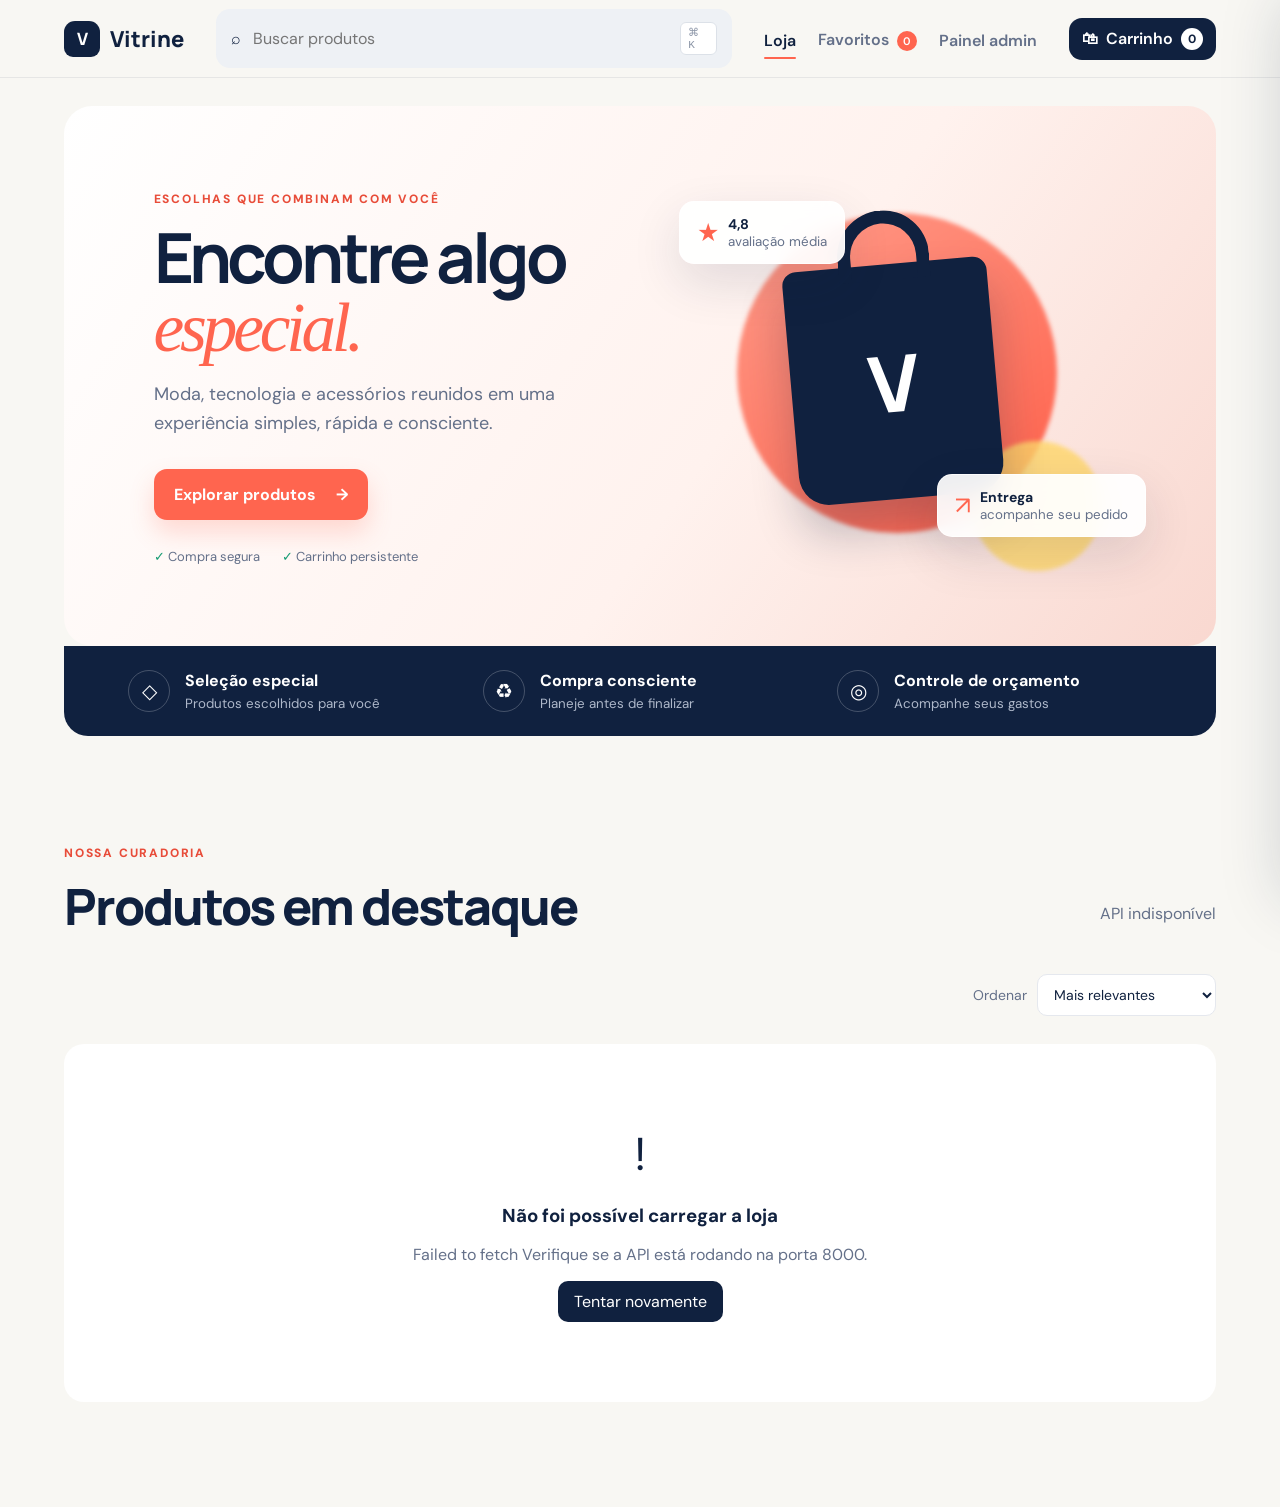
==== index.html @ 9245777e "feat: cria interface da Vitrine com painel administrativo" ====
<!doctype html>
<html lang="pt-BR">
  <head>
    <meta charset="UTF-8" />
    <meta name="viewport" content="width=device-width, initial-scale=1.0" />
    <meta name="description" content="Vitrine: loja, planejamento de compras e gestão de catálogo" />
    <title>Vitrine — loja e gestão de catálogo</title>
    <link rel="preconnect" href="https://fonts.googleapis.com" />
    <link rel="preconnect" href="https://fonts.gstatic.com" crossorigin />
    <link href="https://fonts.googleapis.com/css2?family=DM+Sans:wght@400;500;600;700&family=Manrope:wght@700;800&display=swap" rel="stylesheet" />
    <link rel="stylesheet" href="styles.css" />
  </head>
  <body>
    <header class="topbar">
      <a class="brand" href="#inicio" aria-label="Ir para o início">
        <span class="brand-mark">V</span>
        <span>Vitrine</span>
      </a>

      <label class="search" aria-label="Buscar produtos">
        <span>⌕</span>
        <input id="searchInput" type="search" placeholder="Buscar produtos" autocomplete="off" />
        <kbd>⌘ K</kbd>
      </label>

      <nav class="nav-links" aria-label="Navegação principal">
        <a class="active" href="#inicio" data-store-link>Loja</a>
        <button class="nav-button" id="favoritesButton" type="button">Favoritos <span id="favoriteCount">0</span></button>
        <button class="nav-button" id="adminButton" type="button">Painel admin</button>
      </nav>

      <button class="cart-button" id="openCart" type="button" aria-label="Abrir carrinho">
        <span>🛍</span>
        <span class="cart-label">Carrinho</span>
        <strong id="cartCount">0</strong>
      </button>
      <button class="admin-mobile" id="adminMobile" type="button" aria-label="Abrir painel administrativo">⚙</button>
    </header>

    <main>
      <section class="hero" id="inicio" data-store-section>
        <div class="hero-copy">
          <span class="eyebrow">ESCOLHAS QUE COMBINAM COM VOCÊ</span>
          <h1>Encontre algo <em>especial.</em></h1>
          <p>Moda, tecnologia e acessórios reunidos em uma experiência simples, rápida e consciente.</p>
          <a class="primary-action" href="#produtos">Explorar produtos <span>→</span></a>
          <div class="hero-trust">
            <span>✓ Compra segura</span>
            <span>✓ Carrinho persistente</span>
          </div>
        </div>
        <div class="hero-art" aria-hidden="true">
          <div class="orb orb-one"></div>
          <div class="orb orb-two"></div>
          <div class="bag">
            <span class="bag-handle"></span>
            <strong>V</strong>
          </div>
          <div class="floating-card card-rating"><span>★</span><strong>4,8</strong><small>avaliação média</small></div>
          <div class="floating-card card-delivery"><span>↗</span><strong>Entrega</strong><small>acompanhe seu pedido</small></div>
        </div>
      </section>

      <section class="benefits" aria-label="Benefícios" data-store-section>
        <article><span>◇</span><div><strong>Seleção especial</strong><small>Produtos escolhidos para você</small></div></article>
        <article><span>♻</span><div><strong>Compra consciente</strong><small>Planeje antes de finalizar</small></div></article>
        <article><span>◎</span><div><strong>Controle de orçamento</strong><small>Acompanhe seus gastos</small></div></article>
      </section>

      <section class="catalog" id="produtos" data-store-section>
        <div class="section-heading">
          <div>
            <span class="eyebrow">NOSSA CURADORIA</span>
            <h2>Produtos em destaque</h2>
          </div>
          <p id="resultCount">Carregando produtos...</p>
        </div>

        <div class="catalog-controls">
          <div class="category-tabs" id="categoryTabs" role="tablist" aria-label="Categorias"></div>
          <label class="sort-control">Ordenar
            <select id="sortSelect">
              <option value="featured">Mais relevantes</option>
              <option value="price-asc">Menor preço</option>
              <option value="price-desc">Maior preço</option>
              <option value="rating">Melhor avaliação</option>
            </select>
          </label>
        </div>

        <div class="product-grid" id="productGrid" aria-live="polite"></div>
        <div class="loading-state" id="loadingState"><span></span><p>Carregando o catálogo...</p></div>
        <div class="empty-state hidden" id="emptyState">
          <span>⌕</span>
          <h3>Nenhum produto encontrado</h3>
          <p>Tente buscar outro termo ou escolher uma categoria diferente.</p>
          <button type="button" id="clearFilters">Limpar filtros</button>
        </div>
      </section>

      <section class="admin hidden" id="adminPanel">
        <div class="admin-topbar">
          <div>
            <span class="eyebrow">GESTÃO DA LOJA</span>
            <h1>Painel administrativo</h1>
            <p>Gerencie o catálogo persistido pela API Vitrine.</p>
          </div>
          <div class="admin-actions">
            <button class="secondary-admin-button" id="syncProducts" type="button">↻ Sincronizar Fake Store</button>
            <button class="primary-admin-button" id="newProduct" type="button">＋ Novo produto</button>
            <button class="admin-exit" id="exitAdmin" type="button">Voltar à loja</button>
          </div>
        </div>

        <div class="metric-grid" id="metricGrid">
          <article><span>Produtos</span><strong id="metricTotal">—</strong><small>no catálogo</small></article>
          <article><span>Ativos</span><strong id="metricActive">—</strong><small>visíveis na loja</small></article>
          <article class="warning-metric"><span>Estoque baixo</span><strong id="metricLowStock">—</strong><small>5 unidades ou menos</small></article>
          <article><span>Preço médio</span><strong id="metricAverage">—</strong><small>em todo o catálogo</small></article>
        </div>

        <div class="admin-card">
          <div class="admin-card-header">
            <div><h2>Catálogo de produtos</h2><p id="adminCount">Carregando...</p></div>
            <label class="admin-search"><span>⌕</span><input id="adminSearch" type="search" placeholder="Buscar no catálogo" /></label>
          </div>
          <div class="table-wrap">
            <table class="product-table">
              <thead><tr><th>Produto</th><th>Origem</th><th>Preço</th><th>Estoque</th><th>Status</th><th><span class="sr-only">Ações</span></th></tr></thead>
              <tbody id="adminTable"></tbody>
            </table>
          </div>
          <div class="admin-empty hidden" id="adminEmpty"><p>Nenhum produto cadastrado.</p><button id="emptySync" type="button">Importar da Fake Store</button></div>
        </div>
      </section>
    </main>

    <div class="overlay" id="overlay"></div>
    <aside class="cart-drawer" id="cartDrawer" aria-hidden="true" aria-label="Meu carrinho">
      <div class="drawer-header">
        <div><span class="eyebrow">SUA SELEÇÃO</span><h2>Meu carrinho</h2></div>
        <button id="closeCart" type="button" aria-label="Fechar carrinho">×</button>
      </div>
      <div class="cart-items" id="cartItems"></div>
      <div class="cart-empty" id="cartEmpty">
        <div>🛍</div><h3>Seu carrinho está vazio</h3><p>Adicione produtos para começar.</p>
      </div>
      <div class="cart-summary" id="cartSummary">
        <div class="budget-heading"><span>Resumo da compra</span><button id="editBudget" type="button">Editar meta</button></div>
        <div class="budget-row"><strong id="budgetPercent">0%</strong><span id="budgetStatus">da sua meta</span></div>
        <div class="progress"><span id="budgetProgress"></span></div>
        <small id="budgetCaption">Meta de R$ 600,00</small>
        <dl><div><dt>Subtotal</dt><dd id="subtotal">R$ 0,00</dd></div><div class="total"><dt>Total</dt><dd id="total">R$ 0,00</dd></div></dl>
        <button class="checkout-button" id="checkoutButton" type="button">Finalizar compra <span>→</span></button>
      </div>
    </aside>

    <dialog id="productDialog" class="product-dialog">
      <button class="dialog-close" id="closeDialog" type="button" aria-label="Fechar">×</button>
      <div id="dialogContent"></div>
    </dialog>

    <dialog id="budgetDialog" class="budget-dialog">
      <form method="dialog" id="budgetForm">
        <span class="eyebrow">PLANEJAMENTO</span>
        <h2>Defina sua meta de compra</h2>
        <p>Use um limite para acompanhar seu orçamento enquanto escolhe os produtos.</p>
        <label>Valor da meta
          <span class="money-input">R$ <input id="budgetInput" type="number" min="50" step="50" required /></span>
        </label>
        <div class="dialog-actions"><button value="cancel" class="secondary-button">Cancelar</button><button value="default" class="primary-button" id="saveBudget">Salvar meta</button></div>
      </form>
    </dialog>

    <dialog id="productFormDialog" class="form-dialog">
      <form id="productForm">
        <div class="form-dialog-header">
          <div><span class="eyebrow" id="formEyebrow">NOVO ITEM</span><h2 id="formTitle">Cadastrar produto</h2></div>
          <button class="dialog-close" id="closeProductForm" type="button" aria-label="Fechar">×</button>
        </div>
        <input type="hidden" id="productId" />
        <div class="form-grid">
          <label class="full-field">Nome do produto<input id="productTitle" name="title" required minlength="2" maxlength="160" /></label>
          <label>Categoria<input id="productCategory" name="category" required minlength="2" maxlength="80" /></label>
          <label>Preço (R$)<input id="productPrice" name="price" type="number" min="0.01" step="0.01" required /></label>
          <label>Estoque<input id="productStock" name="stock" type="number" min="0" step="1" required /></label>
          <label>Produto ativo<select id="productActive" name="active"><option value="true">Sim</option><option value="false">Não</option></select></label>
          <label class="full-field">URL da imagem<input id="productImage" name="image" type="url" required /></label>
          <label class="full-field">Descrição<textarea id="productDescription" name="description" rows="4" required minlength="2" maxlength="1200"></textarea></label>
        </div>
        <div class="form-error hidden" id="formError"></div>
        <div class="dialog-actions"><button class="secondary-button" id="cancelProductForm" type="button">Cancelar</button><button class="primary-button" id="saveProduct" type="submit">Salvar produto</button></div>
      </form>
    </dialog>

    <dialog id="deleteDialog" class="confirm-dialog">
      <form method="dialog">
        <div class="danger-icon">!</div>
        <h2>Excluir produto?</h2>
        <p>Esta ação remove o produto do banco de dados e não poderá ser desfeita.</p>
        <div class="dialog-actions"><button value="cancel" class="secondary-button">Cancelar</button><button value="default" class="danger-button" id="confirmDelete">Excluir produto</button></div>
      </form>
    </dialog>

    <div class="toast" id="toast" role="status" aria-live="polite"></div>
    <script src="config.js"></script>
    <script src="app.js"></script>
  </body>
</html>
---- styles.css ----
:root {
  --ink: #10213f;
  --muted: #647089;
  --paper: #f8f7f3;
  --white: #ffffff;
  --line: #e5e8ee;
  --accent: #ff654f;
  --accent-dark: #e84c39;
  --green: #159b72;
  --soft-coral: #fff0ec;
  --shadow: 0 18px 50px rgba(16, 33, 63, 0.12);
}

* { box-sizing: border-box; }
html { scroll-behavior: smooth; }
body { margin: 0; background: var(--paper); color: var(--ink); font-family: "DM Sans", sans-serif; }
button, input, select { font: inherit; }
button, a { -webkit-tap-highlight-color: transparent; }
button { color: inherit; }

.topbar { position: sticky; top: 0; z-index: 20; height: 78px; padding: 0 5vw; display: flex; align-items: center; gap: 32px; background: rgba(248,247,243,.94); border-bottom: 1px solid rgba(16,33,63,.08); backdrop-filter: blur(18px); }
.brand { display: flex; align-items: center; gap: 10px; color: var(--ink); text-decoration: none; font-family: Manrope, sans-serif; font-size: 22px; font-weight: 800; }
.brand-mark { display: grid; place-items: center; width: 36px; height: 36px; color: white; background: var(--ink); border-radius: 11px 11px 9px 9px; font-size: 17px; }
.search { flex: 1; max-width: 540px; display: flex; align-items: center; gap: 10px; padding: 12px 14px; background: #eef1f5; border: 1px solid transparent; border-radius: 14px; transition: .2s; }
.search:focus-within { background: white; border-color: #bbc5d5; box-shadow: 0 0 0 4px rgba(16,33,63,.05); }
.search input { width: 100%; background: transparent; border: 0; outline: 0; color: var(--ink); }
.search kbd { padding: 3px 7px; color: #8a94a6; background: white; border: 1px solid #dce1e8; border-radius: 6px; font-size: 11px; }
.nav-links { margin-left: auto; display: flex; align-items: center; gap: 22px; }
.nav-links a, .nav-button { position: relative; padding: 26px 0 23px; color: var(--muted); background: none; border: 0; text-decoration: none; cursor: pointer; font-weight: 600; }
.nav-links .active, .nav-links a:hover, .nav-button:hover { color: var(--ink); }
.nav-links .active::after { content: ""; position: absolute; left: 0; right: 0; bottom: 15px; height: 2px; background: var(--accent); border-radius: 2px; }
.nav-button span { display: inline-grid; place-items: center; min-width: 20px; height: 20px; margin-left: 4px; color: white; background: var(--accent); border-radius: 99px; font-size: 11px; }
.cart-button { display: flex; align-items: center; gap: 8px; padding: 10px 13px; color: white; background: var(--ink); border: 0; border-radius: 13px; cursor: pointer; font-weight: 600; transition: transform .2s; }
.cart-button:hover { transform: translateY(-2px); }
.cart-button strong { display: grid; place-items: center; min-width: 22px; height: 22px; padding: 0 6px; color: var(--ink); background: white; border-radius: 99px; font-size: 12px; }
.admin-mobile { display: none; width: 42px; height: 42px; place-items: center; background: white; border: 1px solid var(--line); border-radius: 12px; cursor: pointer; font-size: 18px; }

main { overflow: hidden; }
.hero { min-height: 540px; margin: 28px 5vw 0; padding: 64px 7%; display: grid; grid-template-columns: 1fr 1fr; align-items: center; background: linear-gradient(125deg, #fff 0%, #fff2ee 58%, #f9d8d0 100%); border-radius: 28px; overflow: hidden; }
.eyebrow { color: var(--accent-dark); font-size: 12px; font-weight: 800; letter-spacing: .15em; }
.hero h1 { max-width: 620px; margin: 15px 0 18px; font-family: Manrope, sans-serif; font-size: clamp(45px, 5.4vw, 80px); line-height: .98; letter-spacing: -.06em; }
.hero h1 em { color: var(--accent); font-family: Georgia, serif; font-weight: 400; }
.hero-copy > p { max-width: 550px; margin: 0 0 30px; color: var(--muted); font-size: 18px; line-height: 1.65; }
.primary-action { display: inline-flex; align-items: center; gap: 20px; padding: 15px 20px; color: white; background: var(--accent); border-radius: 13px; text-decoration: none; font-weight: 700; box-shadow: 0 12px 24px rgba(255,101,79,.22); }
.primary-action:hover { background: var(--accent-dark); }
.hero-trust { display: flex; gap: 22px; margin-top: 28px; color: var(--muted); font-size: 13px; }
.hero-trust span::first-letter { color: var(--green); }
.hero-art { position: relative; height: 390px; }
.orb { position: absolute; border-radius: 50%; filter: blur(2px); }
.orb-one { width: 320px; height: 320px; top: 32px; left: 20%; background: linear-gradient(145deg, #ff9c8a, #ff5f49); }
.orb-two { width: 130px; height: 130px; right: 5%; bottom: 0; background: #ffd76b; opacity: .8; }
.bag { position: absolute; left: 31%; top: 83px; width: 205px; height: 235px; display: grid; place-items: center; color: white; background: var(--ink); border-radius: 14px 14px 30px 30px; box-shadow: 0 28px 45px rgba(16,33,63,.25); transform: rotate(-5deg); }
.bag strong { font: 800 78px Manrope; }
.bag-handle { position: absolute; width: 92px; height: 70px; top: -54px; border: 13px solid var(--ink); border-bottom: 0; border-radius: 60px 60px 0 0; }
.floating-card { position: absolute; z-index: 2; padding: 13px 17px; display: grid; grid-template-columns: auto 1fr; column-gap: 9px; background: rgba(255,255,255,.93); border: 1px solid rgba(255,255,255,.8); border-radius: 15px; box-shadow: var(--shadow); backdrop-filter: blur(10px); }
.floating-card > span { grid-row: 1 / 3; align-self: center; color: var(--accent); font-size: 25px; }
.floating-card strong { font-size: 14px; }
.floating-card small { color: var(--muted); }
.card-rating { left: 8%; top: 20px; }
.card-delivery { right: -4%; bottom: 34px; }

.benefits { margin: 0 5vw; padding: 24px 5%; display: grid; grid-template-columns: repeat(3, 1fr); gap: 40px; background: var(--ink); border-radius: 0 0 24px 24px; }
.benefits article { display: flex; align-items: center; gap: 15px; color: white; }
.benefits article > span { display: grid; place-items: center; width: 42px; height: 42px; border: 1px solid rgba(255,255,255,.22); border-radius: 50%; font-size: 20px; }
.benefits strong, .benefits small { display: block; }
.benefits small { margin-top: 4px; color: #aeb8ca; }

.catalog { max-width: 1440px; margin: 0 auto; padding: 105px 5vw; }
.section-heading { display: flex; justify-content: space-between; align-items: end; gap: 30px; }
.section-heading h2 { margin: 10px 0 0; font: 800 clamp(30px, 4vw, 50px) Manrope; letter-spacing: -.04em; }
.section-heading p { color: var(--muted); }
.catalog-controls { margin: 34px 0 28px; display: flex; justify-content: space-between; align-items: center; gap: 20px; }
.category-tabs { display: flex; flex-wrap: wrap; gap: 10px; }
.category-tabs button { padding: 10px 16px; color: var(--muted); background: white; border: 1px solid var(--line); border-radius: 99px; cursor: pointer; transition: .2s; }
.category-tabs button:hover, .category-tabs button.active { color: white; background: var(--ink); border-color: var(--ink); }
.sort-control { display: flex; align-items: center; gap: 10px; color: var(--muted); font-size: 14px; }
.sort-control select { padding: 10px 36px 10px 12px; color: var(--ink); background: white; border: 1px solid var(--line); border-radius: 10px; outline: 0; }
.product-grid { display: grid; grid-template-columns: repeat(4, minmax(0,1fr)); gap: 18px; }
.product-card { position: relative; display: flex; flex-direction: column; min-width: 0; background: white; border: 1px solid var(--line); border-radius: 18px; overflow: hidden; transition: transform .25s, box-shadow .25s; }
.product-card:hover { transform: translateY(-5px); box-shadow: var(--shadow); }
.product-image { position: relative; height: 255px; padding: 30px; display: grid; place-items: center; background: #f2f3f5; cursor: pointer; }
.product-image img { width: 100%; height: 100%; object-fit: contain; mix-blend-mode: multiply; transition: transform .3s; }
.product-card:hover .product-image img { transform: scale(1.04); }
.favorite { position: absolute; z-index: 2; top: 14px; right: 14px; width: 38px; height: 38px; display: grid; place-items: center; color: var(--ink); background: rgba(255,255,255,.92); border: 0; border-radius: 50%; cursor: pointer; font-size: 18px; }
.favorite.active { color: var(--accent); }
.product-body { flex: 1; padding: 18px; display: flex; flex-direction: column; }
.product-category { color: var(--accent-dark); font-size: 11px; font-weight: 800; letter-spacing: .08em; text-transform: uppercase; }
.product-body h3 { min-height: 46px; margin: 8px 0; font-size: 16px; line-height: 1.4; }
.rating { margin-bottom: 12px; color: #e9a400; font-size: 13px; }
.rating span { color: var(--muted); }
.product-footer { margin-top: auto; display: flex; align-items: center; justify-content: space-between; gap: 10px; }
.product-price { font: 800 20px Manrope; }
.add-button { padding: 11px 14px; color: white; background: var(--accent); border: 0; border-radius: 10px; cursor: pointer; font-weight: 700; }
.add-button:hover { background: var(--accent-dark); }
.empty-state { padding: 80px 20px; text-align: center; background: white; border-radius: 20px; }
.empty-state > span { font-size: 46px; }
.empty-state h3 { margin-bottom: 8px; }
.empty-state p { color: var(--muted); }
.empty-state button { padding: 10px 16px; color: white; background: var(--ink); border: 0; border-radius: 10px; cursor: pointer; }
.hidden { display: none !important; }

.overlay { position: fixed; z-index: 30; inset: 0; visibility: hidden; background: rgba(7,16,32,.48); opacity: 0; backdrop-filter: blur(3px); transition: .25s; }
.overlay.open { visibility: visible; opacity: 1; }
.cart-drawer { position: fixed; z-index: 40; top: 0; right: 0; width: min(470px, 100%); height: 100vh; padding: 28px; display: flex; flex-direction: column; background: white; box-shadow: -20px 0 60px rgba(16,33,63,.18); transform: translateX(105%); transition: transform .3s ease; }
.cart-drawer.open { transform: translateX(0); }
.drawer-header { display: flex; justify-content: space-between; align-items: start; padding-bottom: 20px; border-bottom: 1px solid var(--line); }
.drawer-header h2 { margin: 5px 0 0; font: 800 30px Manrope; }
.drawer-header button, .dialog-close { width: 38px; height: 38px; display: grid; place-items: center; background: #f1f3f6; border: 0; border-radius: 50%; cursor: pointer; font-size: 24px; }
.cart-items { flex: 1; overflow: auto; }
.cart-item { padding: 18px 0; display: grid; grid-template-columns: 75px 1fr auto; gap: 14px; border-bottom: 1px solid var(--line); }
.cart-item img { width: 75px; height: 82px; padding: 9px; object-fit: contain; background: #f4f5f6; border-radius: 12px; }
.cart-item h4 { margin: 3px 0 8px; font-size: 14px; }
.cart-item-price { font-weight: 800; }
.quantity { display: flex; align-items: center; gap: 8px; margin-top: 11px; }
.quantity button { width: 27px; height: 27px; background: #eef1f5; border: 0; border-radius: 7px; cursor: pointer; }
.remove-item { align-self: center; color: #8c96a8; background: none; border: 0; cursor: pointer; font-size: 18px; }
.cart-empty { flex: 1; display: grid; place-content: center; text-align: center; }
.cart-empty > div { font-size: 48px; }
.cart-empty h3 { margin-bottom: 0; }
.cart-empty p { color: var(--muted); }
.cart-summary { padding-top: 20px; border-top: 1px solid var(--line); }
.budget-heading, .budget-row { display: flex; justify-content: space-between; align-items: center; }
.budget-heading { font-weight: 800; }
.budget-heading button { color: var(--accent-dark); background: none; border: 0; cursor: pointer; font-size: 12px; font-weight: 700; }
.budget-row { margin-top: 15px; }
.budget-row strong { font: 800 22px Manrope; }
.budget-row span, .cart-summary small { color: var(--muted); }
.progress { height: 8px; margin: 8px 0; overflow: hidden; background: #e8ebf0; border-radius: 99px; }
.progress span { display: block; width: 0; height: 100%; background: var(--green); border-radius: inherit; transition: width .3s; }
.cart-summary dl { margin: 20px 0; }
.cart-summary dl div { display: flex; justify-content: space-between; margin: 10px 0; }
.cart-summary dt { color: var(--muted); }
.cart-summary dd { margin: 0; font-weight: 700; }
.cart-summary .total { padding-top: 13px; border-top: 1px dashed var(--line); font-size: 21px; }
.cart-summary .total dt { color: var(--ink); font-weight: 800; }
.checkout-button { width: 100%; padding: 15px; display: flex; justify-content: center; gap: 20px; color: white; background: var(--accent); border: 0; border-radius: 12px; cursor: pointer; font-weight: 800; }
.checkout-button:hover { background: var(--accent-dark); }

dialog { color: var(--ink); background: white; border: 0; border-radius: 22px; box-shadow: var(--shadow); }
dialog::backdrop { background: rgba(7,16,32,.58); backdrop-filter: blur(4px); }
.product-dialog { position: relative; width: min(870px, 92vw); padding: 38px; }
.dialog-close { position: absolute; z-index: 2; top: 18px; right: 18px; }
.dialog-product { display: grid; grid-template-columns: 1fr 1fr; gap: 42px; align-items: center; }
.dialog-product-image { height: 420px; padding: 50px; display: grid; place-items: center; background: #f2f3f5; border-radius: 18px; }
.dialog-product-image img { max-width: 100%; max-height: 100%; object-fit: contain; mix-blend-mode: multiply; }
.dialog-product h2 { margin: 10px 0; font: 800 32px/1.2 Manrope; }
.dialog-product p { color: var(--muted); line-height: 1.6; }
.dialog-product .product-price { display: block; margin: 20px 0; font-size: 28px; }
.dialog-product .add-button { width: 100%; padding: 14px; }
.budget-dialog { width: min(460px, 92vw); padding: 34px; }
.budget-dialog h2 { margin: 8px 0; font: 800 28px Manrope; }
.budget-dialog p { color: var(--muted); line-height: 1.55; }
.budget-dialog label { display: grid; gap: 8px; margin: 24px 0; font-weight: 700; }
.money-input { display: flex; align-items: center; gap: 8px; padding: 12px; border: 1px solid var(--line); border-radius: 12px; }
.money-input input { width: 100%; border: 0; outline: 0; font-weight: 700; }
.dialog-actions { display: flex; justify-content: flex-end; gap: 10px; }
.secondary-button, .primary-button { padding: 11px 16px; border-radius: 10px; cursor: pointer; font-weight: 700; }
.secondary-button { background: white; border: 1px solid var(--line); }
.primary-button { color: white; background: var(--ink); border: 1px solid var(--ink); }
.toast { position: fixed; z-index: 80; left: 50%; bottom: 30px; padding: 13px 18px; color: white; background: var(--ink); border-radius: 12px; box-shadow: var(--shadow); opacity: 0; transform: translate(-50%, 20px); pointer-events: none; transition: .25s; }
.toast.show { opacity: 1; transform: translate(-50%, 0); }

.loading-state { min-height: 280px; display: grid; place-content: center; justify-items: center; gap: 12px; color: var(--muted); }
.loading-state span { width: 34px; height: 34px; border: 3px solid var(--line); border-top-color: var(--accent); border-radius: 50%; animation: spin .8s linear infinite; }
@keyframes spin { to { transform: rotate(360deg); } }
.add-button:disabled, button:disabled { cursor: not-allowed; opacity: .55; }
.sr-only { position: absolute; width: 1px; height: 1px; padding: 0; margin: -1px; overflow: hidden; clip: rect(0,0,0,0); white-space: nowrap; border: 0; }

.admin { min-height: calc(100vh - 78px); padding: 55px 5vw 90px; background: #f2f4f7; }
.admin-topbar { max-width: 1440px; margin: 0 auto 35px; display: flex; justify-content: space-between; align-items: end; gap: 30px; }
.admin-topbar h1 { margin: 8px 0; font: 800 clamp(34px, 4vw, 52px) Manrope; letter-spacing: -.05em; }
.admin-topbar p { margin: 0; color: var(--muted); }
.admin-actions { display: flex; flex-wrap: wrap; justify-content: flex-end; gap: 10px; }
.primary-admin-button, .secondary-admin-button, .admin-exit { padding: 12px 16px; border-radius: 11px; cursor: pointer; font-weight: 700; }
.primary-admin-button { color: white; background: var(--accent); border: 1px solid var(--accent); }
.secondary-admin-button { color: var(--ink); background: white; border: 1px solid var(--line); }
.admin-exit { color: var(--muted); background: transparent; border: 1px solid transparent; }
.metric-grid { max-width: 1440px; margin: 0 auto 22px; display: grid; grid-template-columns: repeat(4, 1fr); gap: 16px; }
.metric-grid article { padding: 22px; display: grid; gap: 7px; background: white; border: 1px solid var(--line); border-radius: 16px; }
.metric-grid article > span { color: var(--muted); font-size: 13px; font-weight: 700; }
.metric-grid article > strong { font: 800 30px Manrope; }
.metric-grid article > small { color: #8a94a6; }
.metric-grid .warning-metric { background: #fff7e7; border-color: #f3d999; }
.metric-grid .warning-metric strong { color: #a96200; }
.admin-card { max-width: 1440px; margin: 0 auto; background: white; border: 1px solid var(--line); border-radius: 18px; overflow: hidden; }
.admin-card-header { padding: 22px 24px; display: flex; justify-content: space-between; align-items: center; gap: 20px; border-bottom: 1px solid var(--line); }
.admin-card-header h2 { margin: 0 0 4px; font: 800 21px Manrope; }
.admin-card-header p { margin: 0; color: var(--muted); font-size: 13px; }
.admin-search { width: min(340px, 100%); padding: 10px 13px; display: flex; gap: 8px; align-items: center; background: #f3f5f7; border-radius: 10px; }
.admin-search input { width: 100%; background: none; border: 0; outline: 0; }
.table-wrap { overflow-x: auto; }
.product-table { width: 100%; border-collapse: collapse; }
.product-table th { padding: 13px 20px; color: var(--muted); background: #fafbfc; border-bottom: 1px solid var(--line); text-align: left; font-size: 12px; text-transform: uppercase; letter-spacing: .05em; }
.product-table td { padding: 15px 20px; border-bottom: 1px solid var(--line); vertical-align: middle; }
.product-table tbody tr:last-child td { border-bottom: 0; }
.product-table tbody tr:hover { background: #fbfcfd; }
.table-product { min-width: 270px; display: flex; align-items: center; gap: 13px; }
.table-product img { width: 48px; height: 52px; padding: 5px; object-fit: contain; background: #f2f3f5; border-radius: 9px; }
.table-product strong, .table-product small { display: block; }
.table-product strong { max-width: 390px; overflow: hidden; text-overflow: ellipsis; white-space: nowrap; font-size: 14px; }
.table-product small { margin-top: 4px; color: var(--muted); }
.source-badge, .stock-badge, .status-badge { display: inline-flex; padding: 6px 9px; border-radius: 99px; font-size: 11px; font-weight: 800; white-space: nowrap; }
.source-badge.fake_store { color: #315a9e; background: #eaf1fd; }
.source-badge.local { color: #7453a6; background: #f2eafa; }
.stock-badge { color: var(--ink); background: #eef1f5; }
.stock-badge.low { color: #a75a00; background: #fff1d1; }
.status-badge.active { color: #087a57; background: #ddf6ec; }
.status-badge.inactive { color: #7f8998; background: #edf0f3; }
.row-actions { display: flex; justify-content: flex-end; gap: 7px; }
.row-actions button { width: 34px; height: 34px; display: grid; place-items: center; background: #f1f3f6; border: 0; border-radius: 8px; cursor: pointer; }
.row-actions .delete-action { color: #d23d2a; background: #fff0ed; }
.admin-empty { padding: 70px 20px; text-align: center; color: var(--muted); }
.admin-empty button { padding: 11px 15px; color: white; background: var(--ink); border: 0; border-radius: 10px; cursor: pointer; }

.form-dialog { width: min(720px, 94vw); padding: 30px; }
.form-dialog-header { display: flex; justify-content: space-between; align-items: start; margin-bottom: 25px; }
.form-dialog-header h2 { margin: 6px 0 0; font: 800 28px Manrope; }
.form-dialog-header .dialog-close { position: static; }
.form-grid { display: grid; grid-template-columns: 1fr 1fr; gap: 16px; }
.form-grid label { display: grid; gap: 7px; color: var(--muted); font-size: 13px; font-weight: 700; }
.form-grid .full-field { grid-column: 1 / -1; }
.form-grid input, .form-grid select, .form-grid textarea { width: 100%; padding: 11px 12px; color: var(--ink); background: white; border: 1px solid var(--line); border-radius: 10px; outline: 0; resize: vertical; }
.form-grid input:focus, .form-grid select:focus, .form-grid textarea:focus { border-color: #98a6bb; box-shadow: 0 0 0 3px rgba(16,33,63,.06); }
.form-dialog .dialog-actions { margin-top: 24px; }
.form-error { margin-top: 16px; padding: 10px 12px; color: #a82d1e; background: #fff0ed; border-radius: 9px; font-size: 13px; }
.confirm-dialog { width: min(420px, 92vw); padding: 34px; text-align: center; }
.confirm-dialog h2 { margin: 13px 0 7px; font: 800 25px Manrope; }
.confirm-dialog p { color: var(--muted); line-height: 1.55; }
.confirm-dialog .dialog-actions { justify-content: center; margin-top: 24px; }
.danger-icon { width: 52px; height: 52px; margin: auto; display: grid; place-items: center; color: #c13220; background: #fff0ed; border-radius: 50%; font: 800 22px Manrope; }
.danger-button { padding: 11px 16px; color: white; background: #cf3e2b; border: 1px solid #cf3e2b; border-radius: 10px; cursor: pointer; font-weight: 700; }

@media (max-width: 1050px) {
  .nav-links { display: none; }
  .admin-mobile { display: grid; }
  .hero { grid-template-columns: 1fr; padding-bottom: 20px; }
  .hero-art { height: 330px; }
  .product-grid { grid-template-columns: repeat(3, minmax(0,1fr)); }
  .metric-grid { grid-template-columns: repeat(2, 1fr); }
}
@media (max-width: 760px) {
  .topbar { height: auto; padding: 13px 18px; flex-wrap: wrap; gap: 10px; }
  .brand { order: 1; }
  .cart-button { order: 2; margin-left: auto; }
  .admin-mobile { order: 2; }
  .search { order: 3; flex-basis: 100%; max-width: none; }
  .search kbd, .cart-label { display: none; }
  .hero { min-height: auto; margin: 14px 14px 0; padding: 45px 25px 5px; }
  .hero h1 { font-size: 48px; }
  .hero-art { height: 300px; transform: scale(.88); }
  .bag { left: 27%; }
  .card-delivery { right: -10%; }
  .benefits { margin: 0 14px; padding: 22px; grid-template-columns: 1fr; gap: 18px; }
  .benefits article:not(:first-child) { display: none; }
  .catalog { padding: 75px 14px; }
  .section-heading { align-items: start; flex-direction: column; }
  .section-heading p { margin: 0; }
  .catalog-controls { align-items: stretch; flex-direction: column; }
  .category-tabs { flex-wrap: nowrap; overflow-x: auto; padding-bottom: 5px; }
  .category-tabs button { white-space: nowrap; }
  .sort-control { justify-content: space-between; }
  .product-grid { grid-template-columns: repeat(2, minmax(0,1fr)); gap: 10px; }
  .product-image { height: 190px; padding: 22px; }
  .product-body { padding: 13px; }
  .product-body h3 { font-size: 14px; }
  .product-footer { align-items: stretch; flex-direction: column; }
  .add-button { width: 100%; }
  .cart-drawer { padding: 20px; }
  .dialog-product { grid-template-columns: 1fr; gap: 22px; }
  .dialog-product-image { height: 270px; }
  .product-dialog { padding: 25px; }
  .admin { padding: 40px 14px 70px; }
  .admin-topbar, .admin-card-header { align-items: stretch; flex-direction: column; }
  .admin-actions { justify-content: stretch; }
  .admin-actions button { flex: 1; }
  .metric-grid { grid-template-columns: 1fr 1fr; gap: 10px; }
  .metric-grid article { padding: 16px; }
  .admin-search { width: 100%; }
  .form-grid { grid-template-columns: 1fr; }
  .form-grid .full-field { grid-column: auto; }
}
@media (max-width: 390px) {
  .product-grid { grid-template-columns: 1fr; }
  .metric-grid { grid-template-columns: 1fr; }
}
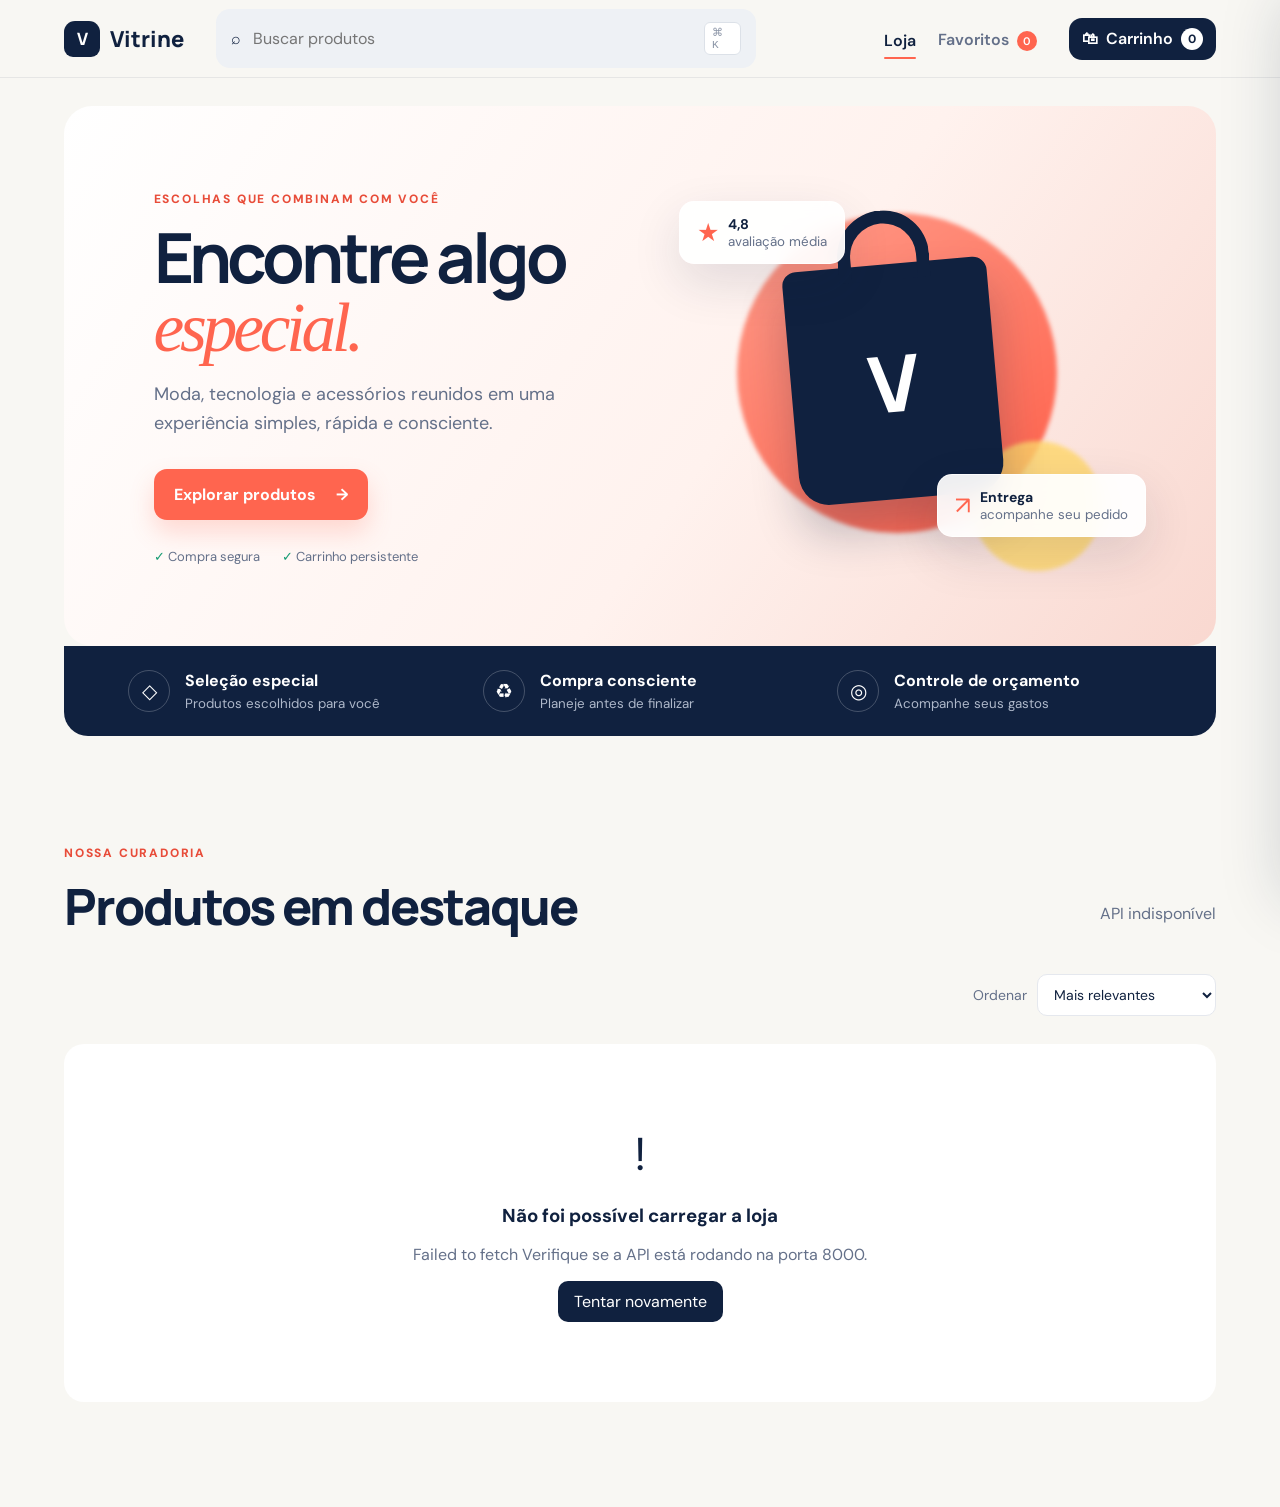
==== commit 78b6fb61: "feat: separa painel e adiciona gestão de categorias" ====
--- a/index.html
+++ b/index.html
@@ -26,7 +26,6 @@
       <nav class="nav-links" aria-label="Navegação principal">
         <a class="active" href="#inicio" data-store-link>Loja</a>
         <button class="nav-button" id="favoritesButton" type="button">Favoritos <span id="favoriteCount">0</span></button>
-        <button class="nav-button" id="adminButton" type="button">Painel admin</button>
       </nav>
 
       <button class="cart-button" id="openCart" type="button" aria-label="Abrir carrinho">
@@ -34,7 +33,6 @@
         <span class="cart-label">Carrinho</span>
         <strong id="cartCount">0</strong>
       </button>
-      <button class="admin-mobile" id="adminMobile" type="button" aria-label="Abrir painel administrativo">⚙</button>
     </header>
 
     <main>
--- a/styles.css
+++ b/styles.css
@@ -78,8 +78,8 @@
 .product-grid { display: grid; grid-template-columns: repeat(4, minmax(0,1fr)); gap: 18px; }
 .product-card { position: relative; display: flex; flex-direction: column; min-width: 0; background: white; border: 1px solid var(--line); border-radius: 18px; overflow: hidden; transition: transform .25s, box-shadow .25s; }
 .product-card:hover { transform: translateY(-5px); box-shadow: var(--shadow); }
-.product-image { position: relative; height: 255px; padding: 30px; display: grid; place-items: center; background: #f2f3f5; cursor: pointer; }
-.product-image img { width: 100%; height: 100%; object-fit: contain; mix-blend-mode: multiply; transition: transform .3s; }
+.product-image { position: relative; height: 255px; padding: 30px; display: grid; place-items: center; overflow: hidden; background: #f2f3f5; cursor: pointer; }
+.product-image img { display: block; width: auto; height: auto; max-width: 100%; max-height: 100%; object-fit: contain; mix-blend-mode: multiply; transition: transform .3s; }
 .product-card:hover .product-image img { transform: scale(1.04); }
 .favorite { position: absolute; z-index: 2; top: 14px; right: 14px; width: 38px; height: 38px; display: grid; place-items: center; color: var(--ink); background: rgba(255,255,255,.92); border: 0; border-radius: 50%; cursor: pointer; font-size: 18px; }
 .favorite.active { color: var(--accent); }
@@ -167,6 +167,12 @@
 .sr-only { position: absolute; width: 1px; height: 1px; padding: 0; margin: -1px; overflow: hidden; clip: rect(0,0,0,0); white-space: nowrap; border: 0; }
 
 .admin { min-height: calc(100vh - 78px); padding: 55px 5vw 90px; background: #f2f4f7; }
+.admin-body { min-height: 100vh; background: #f2f4f7; }
+.admin-standalone { display: block; }
+.admin-header { background: rgba(255,255,255,.96); }
+.admin-header-label { margin-left: auto; display: flex; align-items: center; gap: 8px; color: var(--muted); font-size: 13px; font-weight: 700; }
+.status-dot { width: 8px; height: 8px; background: var(--green); border-radius: 50%; box-shadow: 0 0 0 4px rgba(21,155,114,.12); }
+.store-link { margin-left: 18px; padding: 10px 14px; color: var(--ink); background: #eef1f5; border-radius: 10px; text-decoration: none; font-weight: 700; }
 .admin-topbar { max-width: 1440px; margin: 0 auto 35px; display: flex; justify-content: space-between; align-items: end; gap: 30px; }
 .admin-topbar h1 { margin: 8px 0; font: 800 clamp(34px, 4vw, 52px) Manrope; letter-spacing: -.05em; }
 .admin-topbar p { margin: 0; color: var(--muted); }
@@ -183,6 +189,9 @@
 .metric-grid .warning-metric { background: #fff7e7; border-color: #f3d999; }
 .metric-grid .warning-metric strong { color: #a96200; }
 .admin-card { max-width: 1440px; margin: 0 auto; background: white; border: 1px solid var(--line); border-radius: 18px; overflow: hidden; }
+.admin-tabs { max-width: 1440px; margin: 0 auto 22px; padding: 5px; display: inline-flex; gap: 4px; background: #e6e9ee; border-radius: 12px; }
+.admin-tabs button { padding: 10px 16px; color: var(--muted); background: transparent; border: 0; border-radius: 9px; cursor: pointer; font-weight: 700; }
+.admin-tabs button.active { color: var(--ink); background: white; box-shadow: 0 3px 10px rgba(16,33,63,.08); }
 .admin-card-header { padding: 22px 24px; display: flex; justify-content: space-between; align-items: center; gap: 20px; border-bottom: 1px solid var(--line); }
 .admin-card-header h2 { margin: 0 0 4px; font: 800 21px Manrope; }
 .admin-card-header p { margin: 0; color: var(--muted); font-size: 13px; }
@@ -199,6 +208,8 @@
 .table-product strong, .table-product small { display: block; }
 .table-product strong { max-width: 390px; overflow: hidden; text-overflow: ellipsis; white-space: nowrap; font-size: 14px; }
 .table-product small { margin-top: 4px; color: var(--muted); }
+.classification strong, .classification small { display: block; white-space: nowrap; }
+.classification small { margin-top: 4px; color: var(--muted); }
 .source-badge, .stock-badge, .status-badge { display: inline-flex; padding: 6px 9px; border-radius: 99px; font-size: 11px; font-weight: 800; white-space: nowrap; }
 .source-badge.fake_store { color: #315a9e; background: #eaf1fd; }
 .source-badge.local { color: #7453a6; background: #f2eafa; }
@@ -229,6 +240,25 @@
 .confirm-dialog .dialog-actions { justify-content: center; margin-top: 24px; }
 .danger-icon { width: 52px; height: 52px; margin: auto; display: grid; place-items: center; color: #c13220; background: #fff0ed; border-radius: 50%; font: 800 22px Manrope; }
 .danger-button { padding: 11px 16px; color: white; background: #cf3e2b; border: 1px solid #cf3e2b; border-radius: 10px; cursor: pointer; font-weight: 700; }
+.taxonomy-grid { max-width: 1440px; margin: 0 auto; display: grid; grid-template-columns: 1fr 1fr; gap: 20px; align-items: start; }
+.taxonomy-card { width: 100%; }
+.taxonomy-card .admin-card-header { min-height: 90px; }
+.small-primary-button { padding: 10px 13px; color: white; background: var(--ink); border: 0; border-radius: 9px; cursor: pointer; font-weight: 700; }
+.taxonomy-filter { margin: 18px 22px 5px; display: flex; align-items: center; justify-content: space-between; gap: 12px; color: var(--muted); font-size: 13px; font-weight: 700; }
+.taxonomy-filter select { min-width: 210px; padding: 9px 12px; color: var(--ink); background: #f3f5f7; border: 1px solid var(--line); border-radius: 9px; }
+.taxonomy-list { padding: 10px 22px 22px; }
+.taxonomy-item { padding: 13px 0; display: grid; grid-template-columns: 42px 1fr auto; align-items: center; gap: 12px; border-bottom: 1px solid var(--line); }
+.taxonomy-item:last-child { border-bottom: 0; }
+.taxonomy-icon { width: 42px; height: 42px; display: grid; place-items: center; color: white; background: var(--accent); border-radius: 11px; font: 800 17px Manrope; }
+.taxonomy-icon.sub { color: #315a9e; background: #eaf1fd; }
+.taxonomy-copy strong, .taxonomy-copy small { display: block; }
+.taxonomy-copy small { margin-top: 4px; color: var(--muted); }
+.taxonomy-empty { padding: 45px 10px; color: var(--muted); text-align: center; }
+.small-form-dialog { width: min(480px, 92vw); padding: 30px; }
+.small-form-dialog .form-dialog-header { margin-bottom: 22px; }
+.standalone-field { display: grid; gap: 8px; margin: 16px 0; color: var(--muted); font-size: 13px; font-weight: 700; }
+.standalone-field input, .standalone-field select { width: 100%; padding: 11px 12px; color: var(--ink); background: white; border: 1px solid var(--line); border-radius: 10px; outline: 0; }
+.small-form-dialog .dialog-actions { margin-top: 22px; }
 
 @media (max-width: 1050px) {
   .nav-links { display: none; }
@@ -278,6 +308,11 @@
   .admin-search { width: 100%; }
   .form-grid { grid-template-columns: 1fr; }
   .form-grid .full-field { grid-column: auto; }
+  .admin-header-label { display: none; }
+  .store-link { margin-left: auto; }
+  .taxonomy-grid { grid-template-columns: 1fr; }
+  .taxonomy-filter { align-items: stretch; flex-direction: column; }
+  .taxonomy-filter select { width: 100%; }
 }
 @media (max-width: 390px) {
   .product-grid { grid-template-columns: 1fr; }
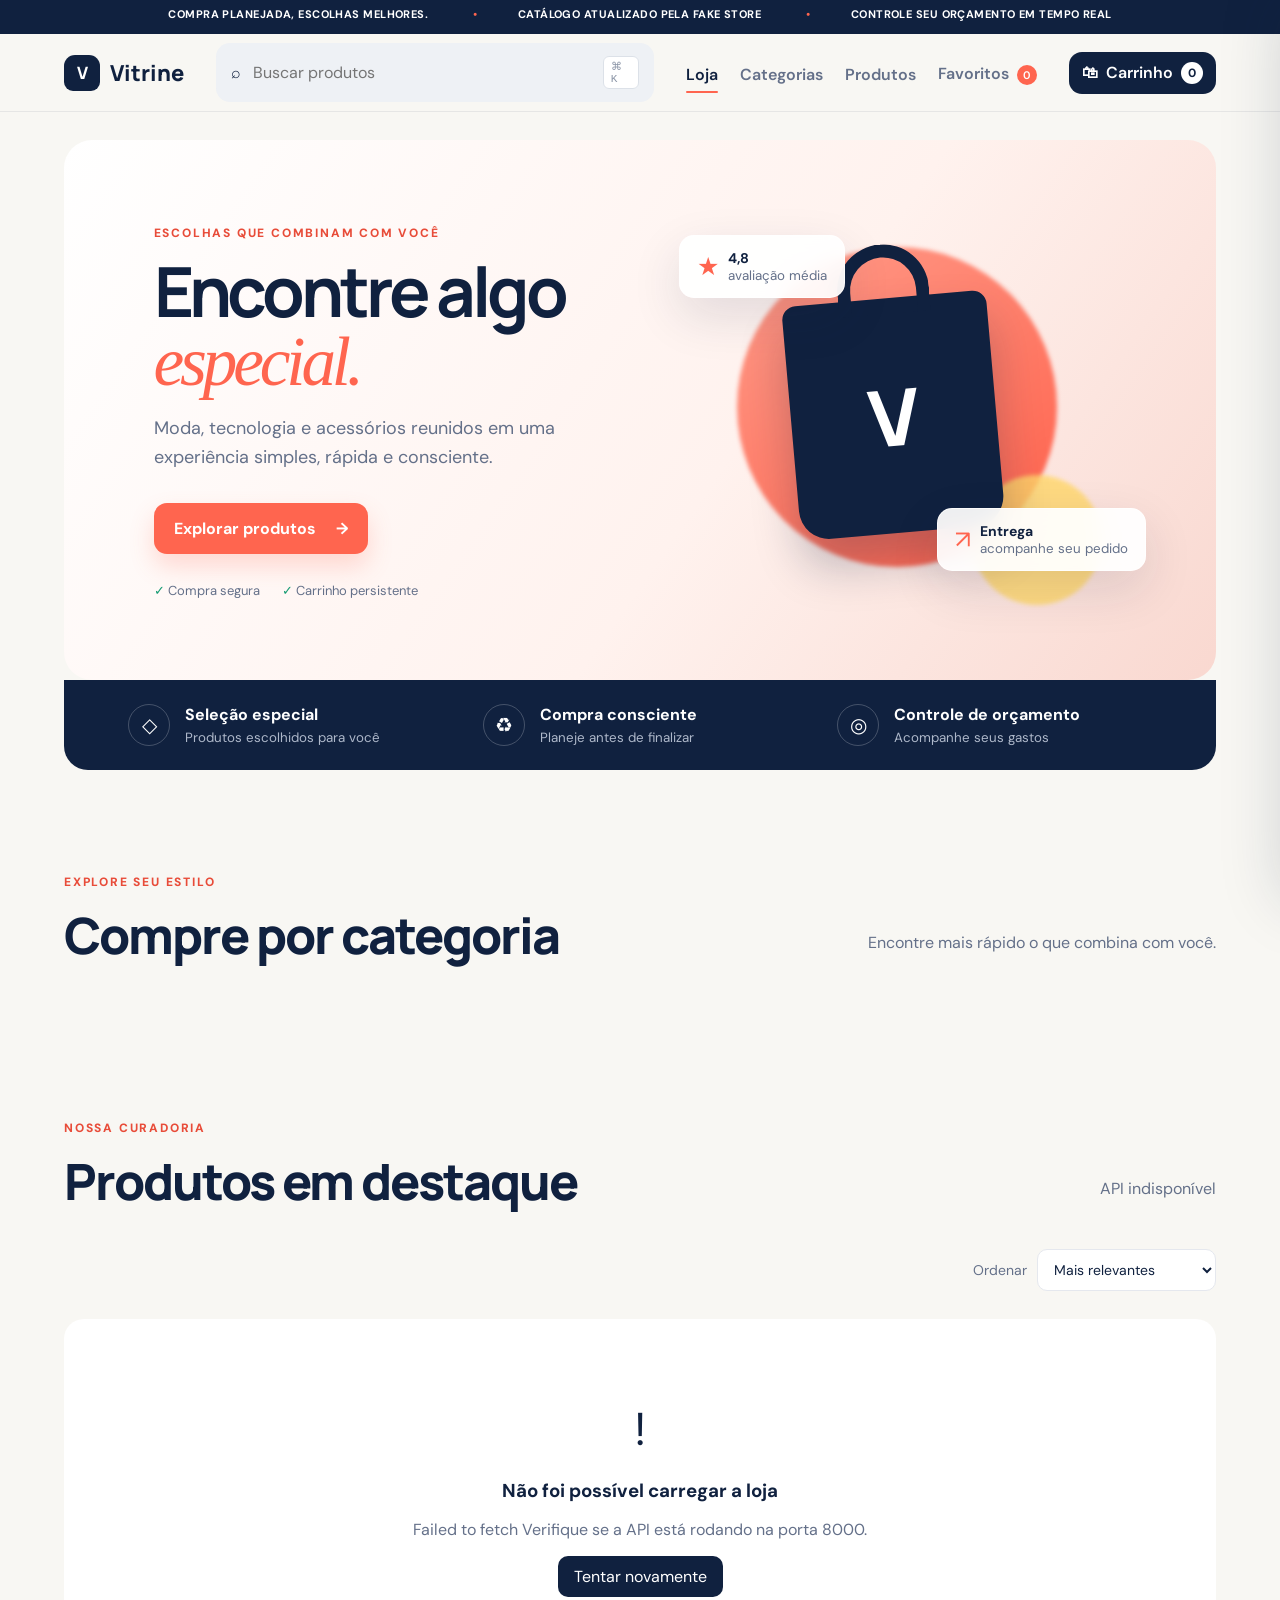
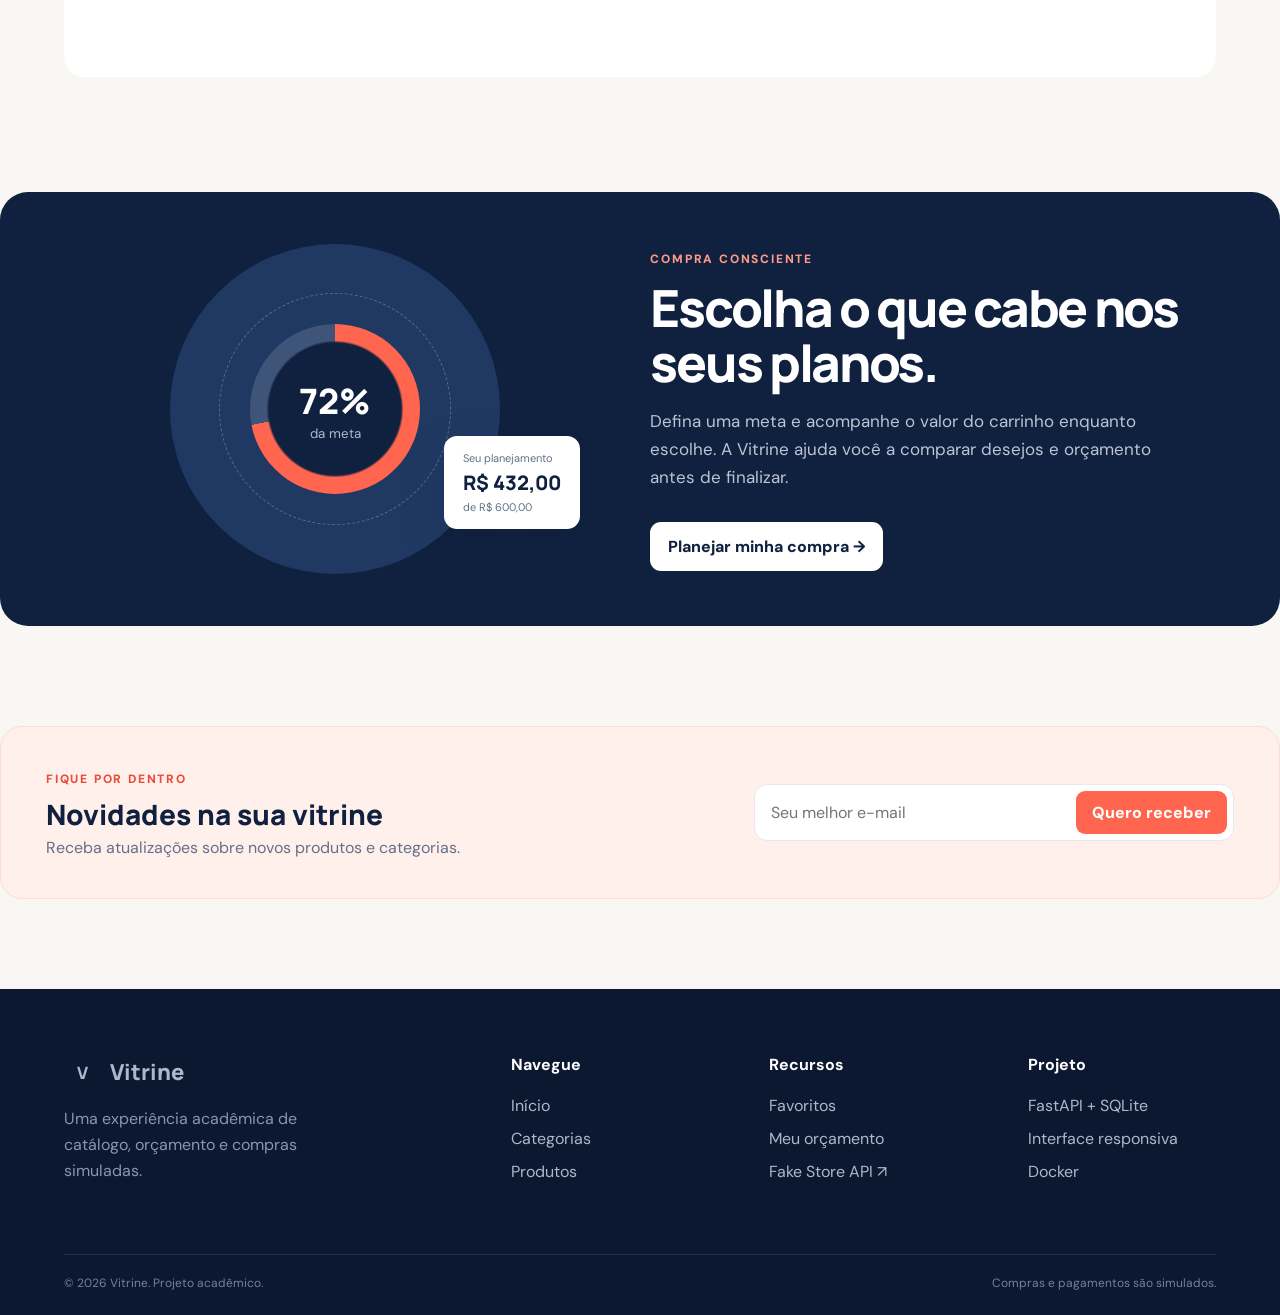
==== commit dfc1ed71: "feat: amplia loja e dashboard administrativo" ====
--- a/index.html
+++ b/index.html
@@ -11,6 +11,7 @@
     <link rel="stylesheet" href="styles.css" />
   </head>
   <body>
+    <div class="announcement-bar"><span>Compra planejada, escolhas melhores.</span><span>Catálogo atualizado pela Fake Store</span><span>Controle seu orçamento em tempo real</span></div>
     <header class="topbar">
       <a class="brand" href="#inicio" aria-label="Ir para o início">
         <span class="brand-mark">V</span>
@@ -25,6 +26,8 @@
 
       <nav class="nav-links" aria-label="Navegação principal">
         <a class="active" href="#inicio" data-store-link>Loja</a>
+        <a href="#categorias">Categorias</a>
+        <a href="#produtos">Produtos</a>
         <button class="nav-button" id="favoritesButton" type="button">Favoritos <span id="favoriteCount">0</span></button>
       </nav>
 
@@ -65,6 +68,14 @@
         <article><span>◎</span><div><strong>Controle de orçamento</strong><small>Acompanhe seus gastos</small></div></article>
       </section>
 
+      <section class="category-showcase" id="categorias" data-store-section>
+        <div class="section-heading">
+          <div><span class="eyebrow">EXPLORE SEU ESTILO</span><h2>Compre por categoria</h2></div>
+          <p>Encontre mais rápido o que combina com você.</p>
+        </div>
+        <div class="category-showcase-grid" id="categoryShowcase"></div>
+      </section>
+
       <section class="catalog" id="produtos" data-store-section>
         <div class="section-heading">
           <div>
@@ -104,7 +115,7 @@
             <p>Gerencie o catálogo persistido pela API Vitrine.</p>
           </div>
           <div class="admin-actions">
-            <button class="secondary-admin-button" id="syncProducts" type="button">↻ Sincronizar Fake Store</button>
+            <button class="secondary-admin-button" id="syncProducts" type="button">↻ Sincronizar produtos</button>
             <button class="primary-admin-button" id="newProduct" type="button">＋ Novo produto</button>
             <button class="admin-exit" id="exitAdmin" type="button">Voltar à loja</button>
           </div>
@@ -131,7 +142,25 @@
           <div class="admin-empty hidden" id="adminEmpty"><p>Nenhum produto cadastrado.</p><button id="emptySync" type="button">Importar da Fake Store</button></div>
         </div>
       </section>
+
+      <section class="budget-feature" data-store-section>
+        <div class="budget-feature-visual" aria-hidden="true">
+          <div class="budget-ring"><span>72%</span><small>da meta</small></div>
+          <div class="budget-mini-card"><span>Seu planejamento</span><strong>R$ 432,00</strong><small>de R$ 600,00</small></div>
+        </div>
+        <div class="budget-feature-copy"><span class="eyebrow">COMPRA CONSCIENTE</span><h2>Escolha o que cabe nos seus planos.</h2><p>Defina uma meta e acompanhe o valor do carrinho enquanto escolhe. A Vitrine ajuda você a comparar desejos e orçamento antes de finalizar.</p><button id="budgetFeatureButton" type="button">Planejar minha compra <span>→</span></button></div>
+      </section>
+
+      <section class="newsletter" data-store-section>
+        <div><span class="eyebrow">FIQUE POR DENTRO</span><h2>Novidades na sua vitrine</h2><p>Receba atualizações sobre novos produtos e categorias.</p></div>
+        <form id="newsletterForm"><label class="sr-only" for="newsletterEmail">Seu e-mail</label><input id="newsletterEmail" type="email" placeholder="Seu melhor e-mail" required /><button type="submit">Quero receber</button></form>
+      </section>
     </main>
+
+    <footer class="site-footer" data-store-section>
+      <div class="footer-main"><div class="footer-brand"><a class="brand" href="#inicio"><span class="brand-mark">V</span><span>Vitrine</span></a><p>Uma experiência acadêmica de catálogo, orçamento e compras simuladas.</p></div><div><strong>Navegue</strong><a href="#inicio">Início</a><a href="#categorias">Categorias</a><a href="#produtos">Produtos</a></div><div><strong>Recursos</strong><button id="footerFavorites" type="button">Favoritos</button><button id="footerBudget" type="button">Meu orçamento</button><a href="https://fakestoreapi.com/" target="_blank" rel="noreferrer">Fake Store API ↗</a></div><div><strong>Projeto</strong><span>FastAPI + SQLite</span><span>Interface responsiva</span><span>Docker</span></div></div>
+      <div class="footer-bottom"><span>© 2026 Vitrine. Projeto acadêmico.</span><span>Compras e pagamentos são simulados.</span></div>
+    </footer>
 
     <div class="overlay" id="overlay"></div>
     <aside class="cart-drawer" id="cartDrawer" aria-hidden="true" aria-label="Meu carrinho">
--- a/styles.css
+++ b/styles.css
@@ -17,6 +17,10 @@
 button, input, select { font: inherit; }
 button, a { -webkit-tap-highlight-color: transparent; }
 button { color: inherit; }
+
+.announcement-bar { min-height: 34px; padding: 7px 5vw; display: flex; justify-content: center; gap: clamp(28px, 7vw, 100px); color: white; background: var(--ink); font-size: 11px; font-weight: 700; letter-spacing: .04em; text-transform: uppercase; }
+.announcement-bar span { position: relative; }
+.announcement-bar span + span::before { content: "•"; position: absolute; left: calc(clamp(28px, 7vw, 100px) / -2); color: var(--accent); }
 
 .topbar { position: sticky; top: 0; z-index: 20; height: 78px; padding: 0 5vw; display: flex; align-items: center; gap: 32px; background: rgba(248,247,243,.94); border-bottom: 1px solid rgba(16,33,63,.08); backdrop-filter: blur(18px); }
 .brand { display: flex; align-items: center; gap: 10px; color: var(--ink); text-decoration: none; font-family: Manrope, sans-serif; font-size: 22px; font-weight: 800; }
@@ -65,6 +69,22 @@
 .benefits strong, .benefits small { display: block; }
 .benefits small { margin-top: 4px; color: #aeb8ca; }
 
+.category-showcase { max-width: 1440px; margin: 0 auto; padding: 100px 5vw 10px; }
+.category-showcase-grid { margin-top: 32px; display: grid; grid-template-columns: repeat(4, 1fr); gap: 16px; }
+.category-showcase-card { position: relative; min-height: 245px; padding: 25px; overflow: hidden; border: 0; border-radius: 20px; text-align: left; cursor: pointer; transition: transform .25s, box-shadow .25s; }
+.category-showcase-card:hover { transform: translateY(-5px); box-shadow: var(--shadow); }
+.category-showcase-card > div { position: relative; z-index: 2; display: grid; justify-items: start; }
+.category-showcase-card strong { margin-top: 24px; font: 800 23px Manrope; }
+.category-showcase-card small { margin-top: 4px; opacity: .7; }
+.category-showcase-card em { margin-top: 25px; font-style: normal; font-weight: 800; font-size: 13px; }
+.category-showcase-card img { position: absolute; right: -10%; bottom: -10%; width: 56%; height: 67%; object-fit: contain; mix-blend-mode: multiply; opacity: .82; transform: rotate(-7deg); }
+.category-symbol { width: 42px; height: 42px; display: grid; place-items: center; background: rgba(255,255,255,.75); border-radius: 12px; font-size: 20px; }
+.category-showcase-card.navy { color: white; background: #1a3159; }
+.category-showcase-card.navy img { mix-blend-mode: screen; opacity: .68; }
+.category-showcase-card.coral { background: #ffd9d1; }
+.category-showcase-card.gold { background: #fae8b5; }
+.category-showcase-card.blue { background: #dce9f7; }
+
 .catalog { max-width: 1440px; margin: 0 auto; padding: 105px 5vw; }
 .section-heading { display: flex; justify-content: space-between; align-items: end; gap: 30px; }
 .section-heading h2 { margin: 10px 0 0; font: 800 clamp(30px, 4vw, 50px) Manrope; letter-spacing: -.04em; }
@@ -88,6 +108,7 @@
 .product-body h3 { min-height: 46px; margin: 8px 0; font-size: 16px; line-height: 1.4; }
 .rating { margin-bottom: 12px; color: #e9a400; font-size: 13px; }
 .rating span { color: var(--muted); }
+.rating .low-stock-inline { margin-left: 8px; padding: 4px 7px; color: #a55c00; background: #fff0ca; border-radius: 99px; font-size: 10px; font-weight: 800; }
 .product-footer { margin-top: auto; display: flex; align-items: center; justify-content: space-between; gap: 10px; }
 .product-price { font: 800 20px Manrope; }
 .add-button { padding: 11px 14px; color: white; background: var(--accent); border: 0; border-radius: 10px; cursor: pointer; font-weight: 700; }
@@ -98,6 +119,38 @@
 .empty-state p { color: var(--muted); }
 .empty-state button { padding: 10px 16px; color: white; background: var(--ink); border: 0; border-radius: 10px; cursor: pointer; }
 .hidden { display: none !important; }
+
+.budget-feature { max-width: 1295px; min-height: 420px; margin: 10px auto 100px; padding: 55px 7%; display: grid; grid-template-columns: 1fr 1.1fr; align-items: center; gap: 70px; color: white; background: var(--ink); border-radius: 28px; overflow: hidden; }
+.budget-feature-visual { position: relative; min-height: 290px; display: grid; place-items: center; }
+.budget-feature-visual::before, .budget-feature-visual::after { content: ""; position: absolute; border-radius: 50%; }
+.budget-feature-visual::before { width: 330px; height: 330px; background: #203963; }
+.budget-feature-visual::after { width: 230px; height: 230px; border: 1px dashed rgba(255,255,255,.25); }
+.budget-ring { position: relative; z-index: 2; width: 170px; height: 170px; display: grid; place-content: center; text-align: center; background: radial-gradient(circle at center, var(--ink) 55%, transparent 57%), conic-gradient(var(--accent) 0 72%, rgba(255,255,255,.14) 72% 100%); border-radius: 50%; }
+.budget-ring span { font: 800 35px Manrope; }
+.budget-ring small { color: #aeb8ca; }
+.budget-mini-card { position: absolute; z-index: 3; right: 0; bottom: 25px; padding: 15px 19px; display: grid; background: white; color: var(--ink); border-radius: 13px; box-shadow: var(--shadow); }
+.budget-mini-card span, .budget-mini-card small { color: var(--muted); font-size: 11px; }
+.budget-mini-card strong { margin: 4px 0; font: 800 20px Manrope; }
+.budget-feature-copy .eyebrow { color: #ff9989; }
+.budget-feature-copy h2 { margin: 12px 0 17px; font: 800 clamp(34px, 4vw, 54px)/1.08 Manrope; letter-spacing: -.045em; }
+.budget-feature-copy p { color: #bac4d4; font-size: 17px; line-height: 1.65; }
+.budget-feature-copy button { margin-top: 14px; padding: 14px 18px; color: var(--ink); background: white; border: 0; border-radius: 11px; cursor: pointer; font-weight: 800; }
+
+.newsletter { max-width: 1295px; margin: 0 auto 90px; padding: 40px 45px; display: flex; align-items: center; justify-content: space-between; gap: 40px; background: #fff0ec; border: 1px solid #ffdbd2; border-radius: 22px; }
+.newsletter h2 { margin: 7px 0 4px; font: 800 28px Manrope; }
+.newsletter p { margin: 0; color: var(--muted); }
+.newsletter form { width: min(480px, 100%); display: flex; padding: 6px; background: white; border: 1px solid var(--line); border-radius: 13px; }
+.newsletter input { flex: 1; min-width: 0; padding: 10px; border: 0; outline: 0; }
+.newsletter button { padding: 11px 16px; color: white; background: var(--accent); border: 0; border-radius: 9px; cursor: pointer; font-weight: 800; }
+.site-footer { padding: 65px 5vw 24px; color: white; background: #0b1830; }
+.footer-main { max-width: 1295px; margin: 0 auto; display: grid; grid-template-columns: 2fr repeat(3, 1fr); gap: 70px; }
+.site-footer .brand { color: white; }
+.footer-brand p { max-width: 300px; color: #8997ad; line-height: 1.6; }
+.footer-main > div:not(.footer-brand) { display: grid; align-content: start; justify-items: start; gap: 12px; }
+.footer-main strong { margin-bottom: 8px; }
+.footer-main a, .footer-main button, .footer-main span { color: #aeb8ca; background: none; border: 0; padding: 0; text-decoration: none; cursor: pointer; }
+.footer-main a:hover, .footer-main button:hover { color: white; }
+.footer-bottom { max-width: 1295px; margin: 55px auto 0; padding-top: 20px; display: flex; justify-content: space-between; color: #738199; border-top: 1px solid rgba(255,255,255,.1); font-size: 12px; }
 
 .overlay { position: fixed; z-index: 30; inset: 0; visibility: hidden; background: rgba(7,16,32,.48); opacity: 0; backdrop-filter: blur(3px); transition: .25s; }
 .overlay.open { visibility: visible; opacity: 1; }
@@ -259,6 +312,31 @@
 .standalone-field { display: grid; gap: 8px; margin: 16px 0; color: var(--muted); font-size: 13px; font-weight: 700; }
 .standalone-field input, .standalone-field select { width: 100%; padding: 11px 12px; color: var(--ink); background: white; border: 1px solid var(--line); border-radius: 10px; outline: 0; }
 .small-form-dialog .dialog-actions { margin-top: 22px; }
+.dashboard-grid { max-width: 1440px; margin: 0 auto; display: grid; grid-template-columns: 1.35fr 1fr; gap: 18px; }
+.dashboard-card { width: 100%; padding: 24px; }
+.dashboard-card-title { display: flex; justify-content: space-between; align-items: start; gap: 20px; margin-bottom: 22px; }
+.dashboard-card-title h2, .integration-card h2 { margin: 5px 0 0; font: 800 20px Manrope; }
+.dashboard-chip { padding: 6px 9px; color: var(--muted); background: #f1f3f6; border-radius: 99px; font-size: 11px; font-weight: 800; white-space: nowrap; }
+.text-action { color: var(--accent-dark); background: none; border: 0; cursor: pointer; font-size: 12px; font-weight: 800; }
+.category-chart { display: grid; gap: 16px; }
+.chart-label { display: flex; justify-content: space-between; gap: 20px; margin-bottom: 7px; font-size: 13px; }
+.chart-label span { overflow: hidden; text-overflow: ellipsis; white-space: nowrap; }
+.chart-track { height: 8px; overflow: hidden; background: #eef1f5; border-radius: 99px; }
+.chart-track span { display: block; height: 100%; background: linear-gradient(90deg, var(--accent), #ff9c8a); border-radius: inherit; }
+.stock-alert-list, .recent-products { display: grid; }
+.stock-alert-item, .recent-product-item { padding: 10px 0; display: grid; grid-template-columns: 46px 1fr auto; align-items: center; gap: 12px; border-bottom: 1px solid var(--line); }
+.stock-alert-item:last-child, .recent-product-item:last-child { border-bottom: 0; }
+.stock-alert-item img, .recent-product-item img { width: 46px; height: 48px; padding: 5px; object-fit: contain; background: #f3f4f6; border-radius: 9px; }
+.stock-alert-item strong, .stock-alert-item small, .recent-product-item strong, .recent-product-item small { display: block; }
+.stock-alert-item strong, .recent-product-item strong { max-width: 270px; overflow: hidden; text-overflow: ellipsis; white-space: nowrap; font-size: 13px; }
+.stock-alert-item small, .recent-product-item small { margin-top: 4px; color: var(--muted); font-size: 11px; }
+.stock-alert-item > span { padding: 5px 8px; color: #a55c00; background: #fff0ca; border-radius: 99px; font-size: 11px; font-weight: 800; }
+.integration-card { min-height: 185px; display: grid; grid-template-columns: 58px 1fr auto; align-items: center; gap: 18px; color: white; background: var(--ink); }
+.integration-card .eyebrow { color: #ff9c8a; }
+.integration-card p { max-width: 510px; margin: 8px 0 0; color: #aeb8ca; line-height: 1.5; }
+.integration-symbol { width: 58px; height: 58px; display: grid; place-items: center; color: white; background: #203963; border-radius: 15px; font-size: 28px; }
+.dashboard-empty, .dashboard-success { padding: 35px 10px; color: var(--muted); text-align: center; }
+.dashboard-success { color: var(--green); }
 
 @media (max-width: 1050px) {
   .nav-links { display: none; }
@@ -267,9 +345,15 @@
   .hero-art { height: 330px; }
   .product-grid { grid-template-columns: repeat(3, minmax(0,1fr)); }
   .metric-grid { grid-template-columns: repeat(2, 1fr); }
+  .category-showcase-grid { grid-template-columns: repeat(2, 1fr); }
+  .budget-feature { margin-left: 5vw; margin-right: 5vw; }
+  .newsletter { margin-left: 5vw; margin-right: 5vw; }
+  .dashboard-grid { grid-template-columns: 1fr; }
 }
 @media (max-width: 760px) {
   .topbar { height: auto; padding: 13px 18px; flex-wrap: wrap; gap: 10px; }
+  .announcement-bar { justify-content: center; }
+  .announcement-bar span:not(:first-child) { display: none; }
   .brand { order: 1; }
   .cart-button { order: 2; margin-left: auto; }
   .admin-mobile { order: 2; }
@@ -283,6 +367,10 @@
   .benefits { margin: 0 14px; padding: 22px; grid-template-columns: 1fr; gap: 18px; }
   .benefits article:not(:first-child) { display: none; }
   .catalog { padding: 75px 14px; }
+  .category-showcase { padding: 70px 14px 0; }
+  .category-showcase-grid { grid-template-columns: 1fr 1fr; gap: 10px; }
+  .category-showcase-card { min-height: 200px; padding: 18px; }
+  .category-showcase-card strong { font-size: 19px; }
   .section-heading { align-items: start; flex-direction: column; }
   .section-heading p { margin: 0; }
   .catalog-controls { align-items: stretch; flex-direction: column; }
@@ -308,13 +396,24 @@
   .admin-search { width: 100%; }
   .form-grid { grid-template-columns: 1fr; }
   .form-grid .full-field { grid-column: auto; }
+  .budget-feature { margin: 0 14px 70px; padding: 35px 24px; grid-template-columns: 1fr; gap: 30px; }
+  .budget-feature-visual { min-height: 260px; }
+  .newsletter { margin: 0 14px 70px; padding: 28px 22px; align-items: stretch; flex-direction: column; }
+  .newsletter form { width: 100%; }
+  .footer-main { grid-template-columns: 1fr 1fr; gap: 40px 25px; }
+  .footer-brand { grid-column: 1 / -1; }
+  .footer-bottom { align-items: flex-start; flex-direction: column; gap: 8px; }
   .admin-header-label { display: none; }
   .store-link { margin-left: auto; }
   .taxonomy-grid { grid-template-columns: 1fr; }
+  .integration-card { grid-template-columns: 48px 1fr; }
+  .integration-card button { grid-column: 1 / -1; }
   .taxonomy-filter { align-items: stretch; flex-direction: column; }
   .taxonomy-filter select { width: 100%; }
 }
 @media (max-width: 390px) {
   .product-grid { grid-template-columns: 1fr; }
   .metric-grid { grid-template-columns: 1fr; }
+  .category-showcase-grid { grid-template-columns: 1fr; }
+  .footer-main { grid-template-columns: 1fr; }
 }
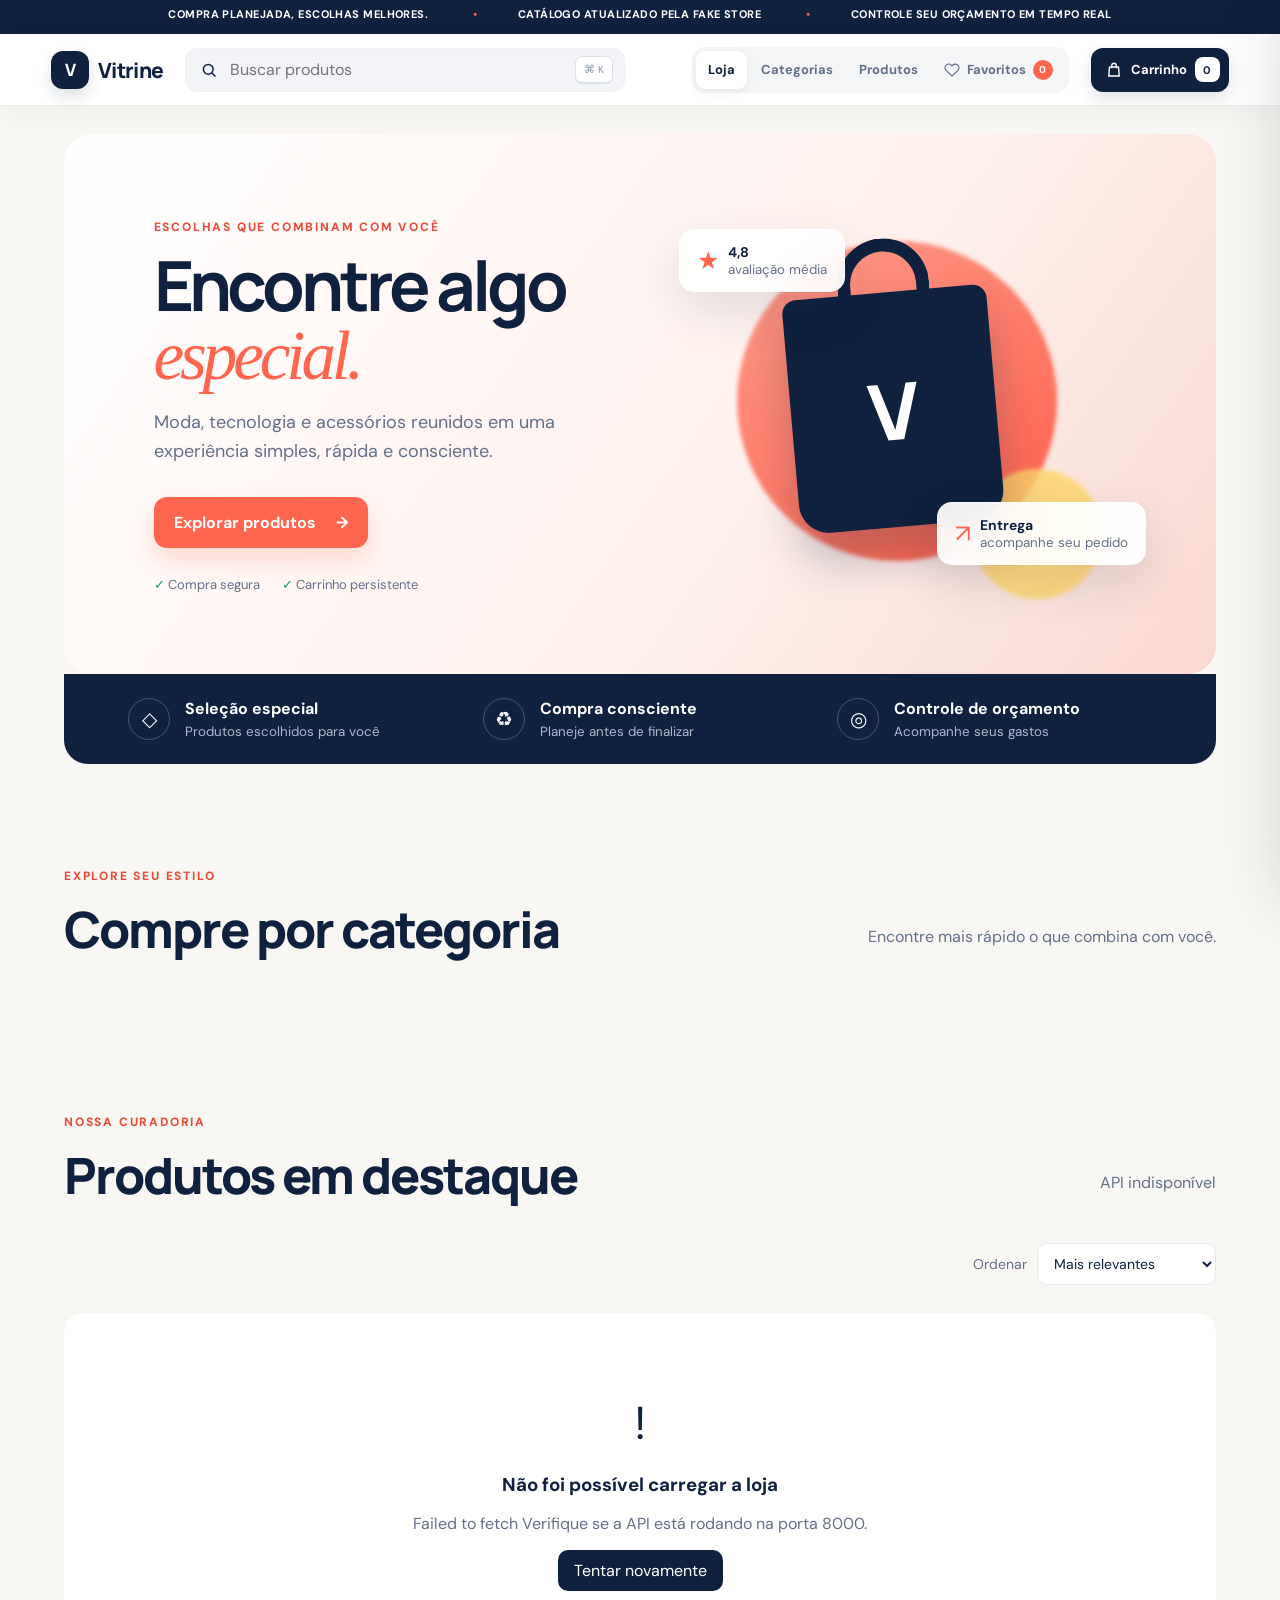
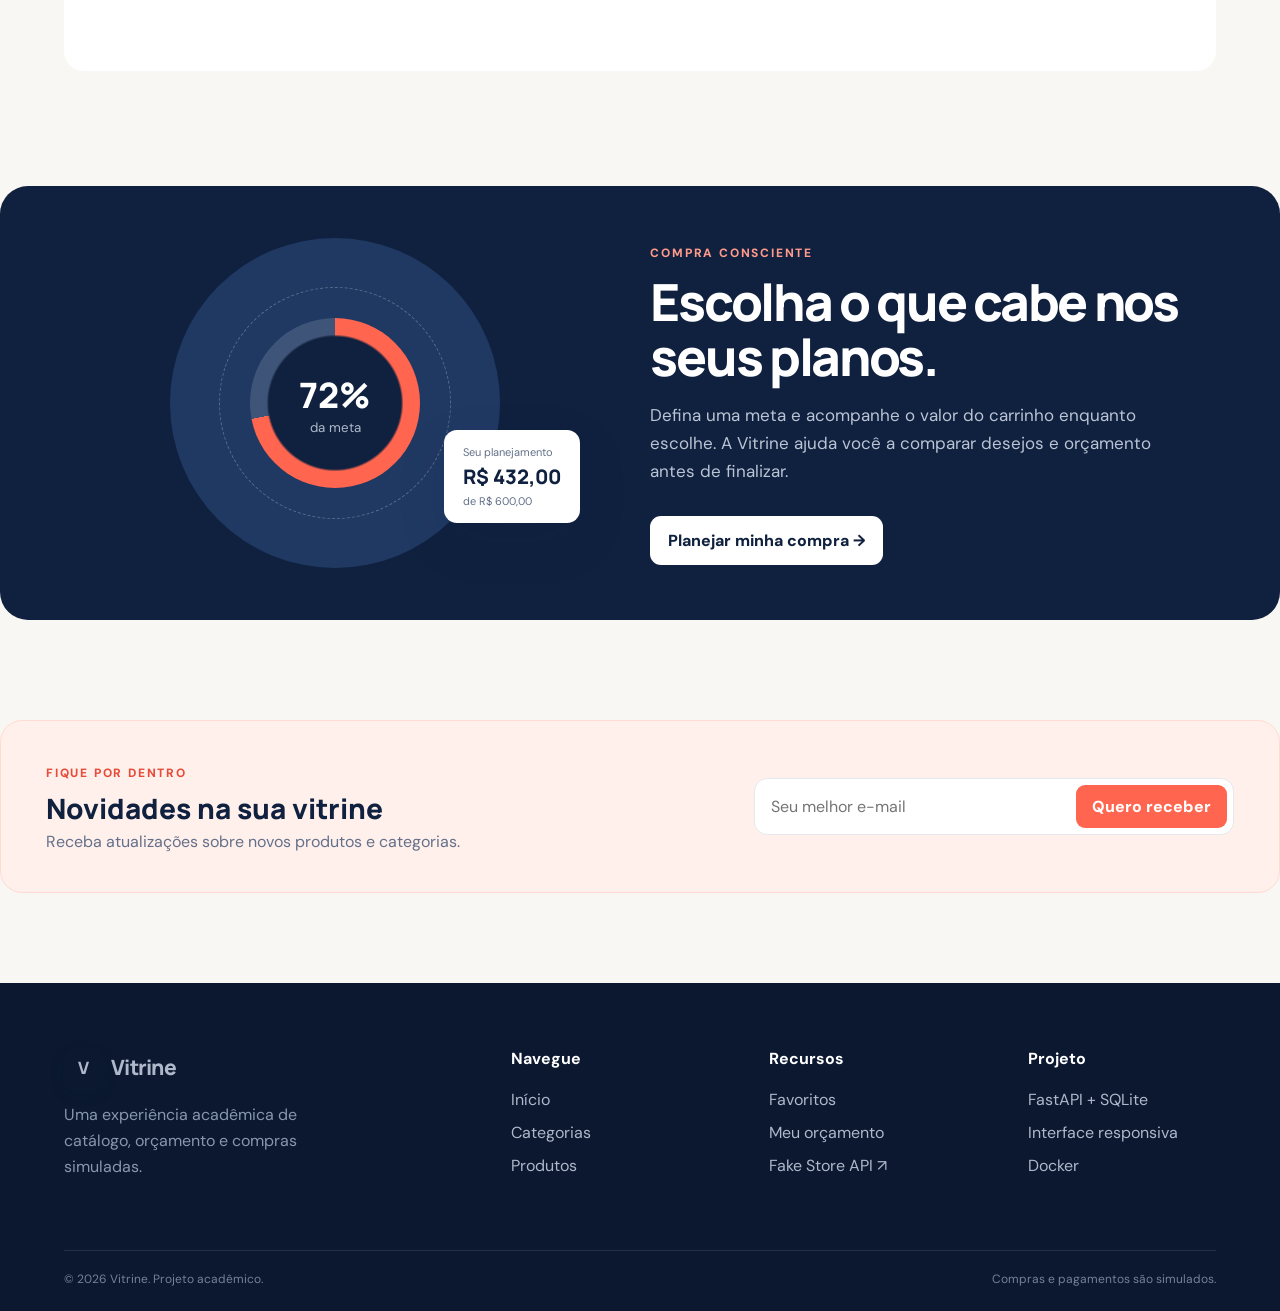
==== commit 4fecc7be: "style: refina navegação e ações do cabeçalho" ====
--- a/index.html
+++ b/index.html
@@ -19,20 +19,20 @@
       </a>
 
       <label class="search" aria-label="Buscar produtos">
-        <span>⌕</span>
+        <svg aria-hidden="true" viewBox="0 0 24 24"><circle cx="11" cy="11" r="6.5"></circle><path d="m16 16 4 4"></path></svg>
         <input id="searchInput" type="search" placeholder="Buscar produtos" autocomplete="off" />
-        <kbd>⌘ K</kbd>
+        <kbd><span>⌘</span>K</kbd>
       </label>
 
       <nav class="nav-links" aria-label="Navegação principal">
         <a class="active" href="#inicio" data-store-link>Loja</a>
         <a href="#categorias">Categorias</a>
         <a href="#produtos">Produtos</a>
-        <button class="nav-button" id="favoritesButton" type="button">Favoritos <span id="favoriteCount">0</span></button>
+        <button class="nav-button" id="favoritesButton" type="button"><svg aria-hidden="true" viewBox="0 0 24 24"><path d="M20.8 4.7a5.5 5.5 0 0 0-7.8 0L12 5.8l-1.1-1.1a5.5 5.5 0 0 0-7.8 7.8l1.1 1.1L12 21l7.8-7.4 1.1-1.1a5.5 5.5 0 0 0-.1-7.8Z"></path></svg><span class="nav-button-label">Favoritos</span><strong id="favoriteCount">0</strong></button>
       </nav>
 
       <button class="cart-button" id="openCart" type="button" aria-label="Abrir carrinho">
-        <span>🛍</span>
+        <svg aria-hidden="true" viewBox="0 0 24 24"><path d="M6 8h12l1 12H5L6 8Z"></path><path d="M9 9V6a3 3 0 0 1 6 0v3"></path></svg>
         <span class="cart-label">Carrinho</span>
         <strong id="cartCount">0</strong>
       </button>
--- a/styles.css
+++ b/styles.css
@@ -22,21 +22,24 @@
 .announcement-bar span { position: relative; }
 .announcement-bar span + span::before { content: "•"; position: absolute; left: calc(clamp(28px, 7vw, 100px) / -2); color: var(--accent); }
 
-.topbar { position: sticky; top: 0; z-index: 20; height: 78px; padding: 0 5vw; display: flex; align-items: center; gap: 32px; background: rgba(248,247,243,.94); border-bottom: 1px solid rgba(16,33,63,.08); backdrop-filter: blur(18px); }
-.brand { display: flex; align-items: center; gap: 10px; color: var(--ink); text-decoration: none; font-family: Manrope, sans-serif; font-size: 22px; font-weight: 800; }
-.brand-mark { display: grid; place-items: center; width: 36px; height: 36px; color: white; background: var(--ink); border-radius: 11px 11px 9px 9px; font-size: 17px; }
-.search { flex: 1; max-width: 540px; display: flex; align-items: center; gap: 10px; padding: 12px 14px; background: #eef1f5; border: 1px solid transparent; border-radius: 14px; transition: .2s; }
+.topbar { position: sticky; top: 0; z-index: 20; height: 72px; padding: 0 4vw; display: flex; align-items: center; gap: 22px; background: rgba(255,255,255,.94); border-bottom: 1px solid rgba(16,33,63,.08); box-shadow: 0 7px 25px rgba(16,33,63,.04); backdrop-filter: blur(18px); }
+.brand { display: flex; align-items: center; gap: 9px; color: var(--ink); text-decoration: none; font-family: Manrope, sans-serif; font-size: 21px; font-weight: 800; letter-spacing: -.035em; }
+.brand-mark { display: grid; place-items: center; width: 38px; height: 38px; color: white; background: var(--ink); border-radius: 12px; font-size: 17px; box-shadow: 0 7px 16px rgba(16,33,63,.14); }
+.search { flex: 1; max-width: 440px; height: 44px; display: flex; align-items: center; gap: 10px; padding: 0 11px 0 14px; background: #f2f4f7; border: 1px solid #edf0f4; border-radius: 12px; transition: .2s; }
 .search:focus-within { background: white; border-color: #bbc5d5; box-shadow: 0 0 0 4px rgba(16,33,63,.05); }
 .search input { width: 100%; background: transparent; border: 0; outline: 0; color: var(--ink); }
-.search kbd { padding: 3px 7px; color: #8a94a6; background: white; border: 1px solid #dce1e8; border-radius: 6px; font-size: 11px; }
-.nav-links { margin-left: auto; display: flex; align-items: center; gap: 22px; }
-.nav-links a, .nav-button { position: relative; padding: 26px 0 23px; color: var(--muted); background: none; border: 0; text-decoration: none; cursor: pointer; font-weight: 600; }
-.nav-links .active, .nav-links a:hover, .nav-button:hover { color: var(--ink); }
-.nav-links .active::after { content: ""; position: absolute; left: 0; right: 0; bottom: 15px; height: 2px; background: var(--accent); border-radius: 2px; }
-.nav-button span { display: inline-grid; place-items: center; min-width: 20px; height: 20px; margin-left: 4px; color: white; background: var(--accent); border-radius: 99px; font-size: 11px; }
-.cart-button { display: flex; align-items: center; gap: 8px; padding: 10px 13px; color: white; background: var(--ink); border: 0; border-radius: 13px; cursor: pointer; font-weight: 600; transition: transform .2s; }
-.cart-button:hover { transform: translateY(-2px); }
-.cart-button strong { display: grid; place-items: center; min-width: 22px; height: 22px; padding: 0 6px; color: var(--ink); background: white; border-radius: 99px; font-size: 12px; }
+.search svg { width: 18px; height: 18px; flex: 0 0 auto; fill: none; stroke: var(--ink); stroke-width: 2; stroke-linecap: round; }
+.search kbd { min-width: 38px; height: 28px; padding: 0 7px; display: flex; align-items: center; justify-content: center; gap: 3px; color: #8a94a6; background: white; border: 1px solid #dce1e8; border-bottom-width: 2px; border-radius: 7px; font-size: 10px; font-family: inherit; }
+.search kbd span { font-size: 11px; }
+.nav-links { margin-left: auto; padding: 4px; display: flex; align-items: center; gap: 2px; background: #f5f6f8; border-radius: 13px; }
+.nav-links a, .nav-button { min-height: 38px; padding: 0 12px; display: inline-flex; align-items: center; gap: 7px; color: var(--muted); background: transparent; border: 0; border-radius: 9px; text-decoration: none; cursor: pointer; font-size: 13px; font-weight: 700; transition: color .2s, background .2s, box-shadow .2s; }
+.nav-links .active, .nav-links a:hover, .nav-button:hover { color: var(--ink); background: white; box-shadow: 0 3px 10px rgba(16,33,63,.07); }
+.nav-button svg { width: 16px; height: 16px; fill: none; stroke: currentColor; stroke-width: 1.8; stroke-linecap: round; stroke-linejoin: round; }
+.nav-button strong { display: inline-grid; place-items: center; min-width: 20px; height: 20px; padding: 0 5px; color: white; background: var(--accent); border-radius: 99px; font-size: 10px; }
+.cart-button { height: 44px; display: flex; align-items: center; gap: 8px; padding: 0 9px 0 14px; color: white; background: var(--ink); border: 0; border-radius: 12px; cursor: pointer; font-size: 13px; font-weight: 700; box-shadow: 0 7px 16px rgba(16,33,63,.13); transition: transform .2s, background .2s; }
+.cart-button:hover { background: #1c3154; transform: translateY(-1px); }
+.cart-button svg { width: 18px; height: 18px; fill: none; stroke: currentColor; stroke-width: 1.8; stroke-linecap: round; stroke-linejoin: round; }
+.cart-button strong { display: grid; place-items: center; min-width: 25px; height: 25px; padding: 0 6px; color: var(--ink); background: white; border-radius: 8px; font-size: 11px; }
 .admin-mobile { display: none; width: 42px; height: 42px; place-items: center; background: white; border: 1px solid var(--line); border-radius: 12px; cursor: pointer; font-size: 18px; }
 
 main { overflow: hidden; }
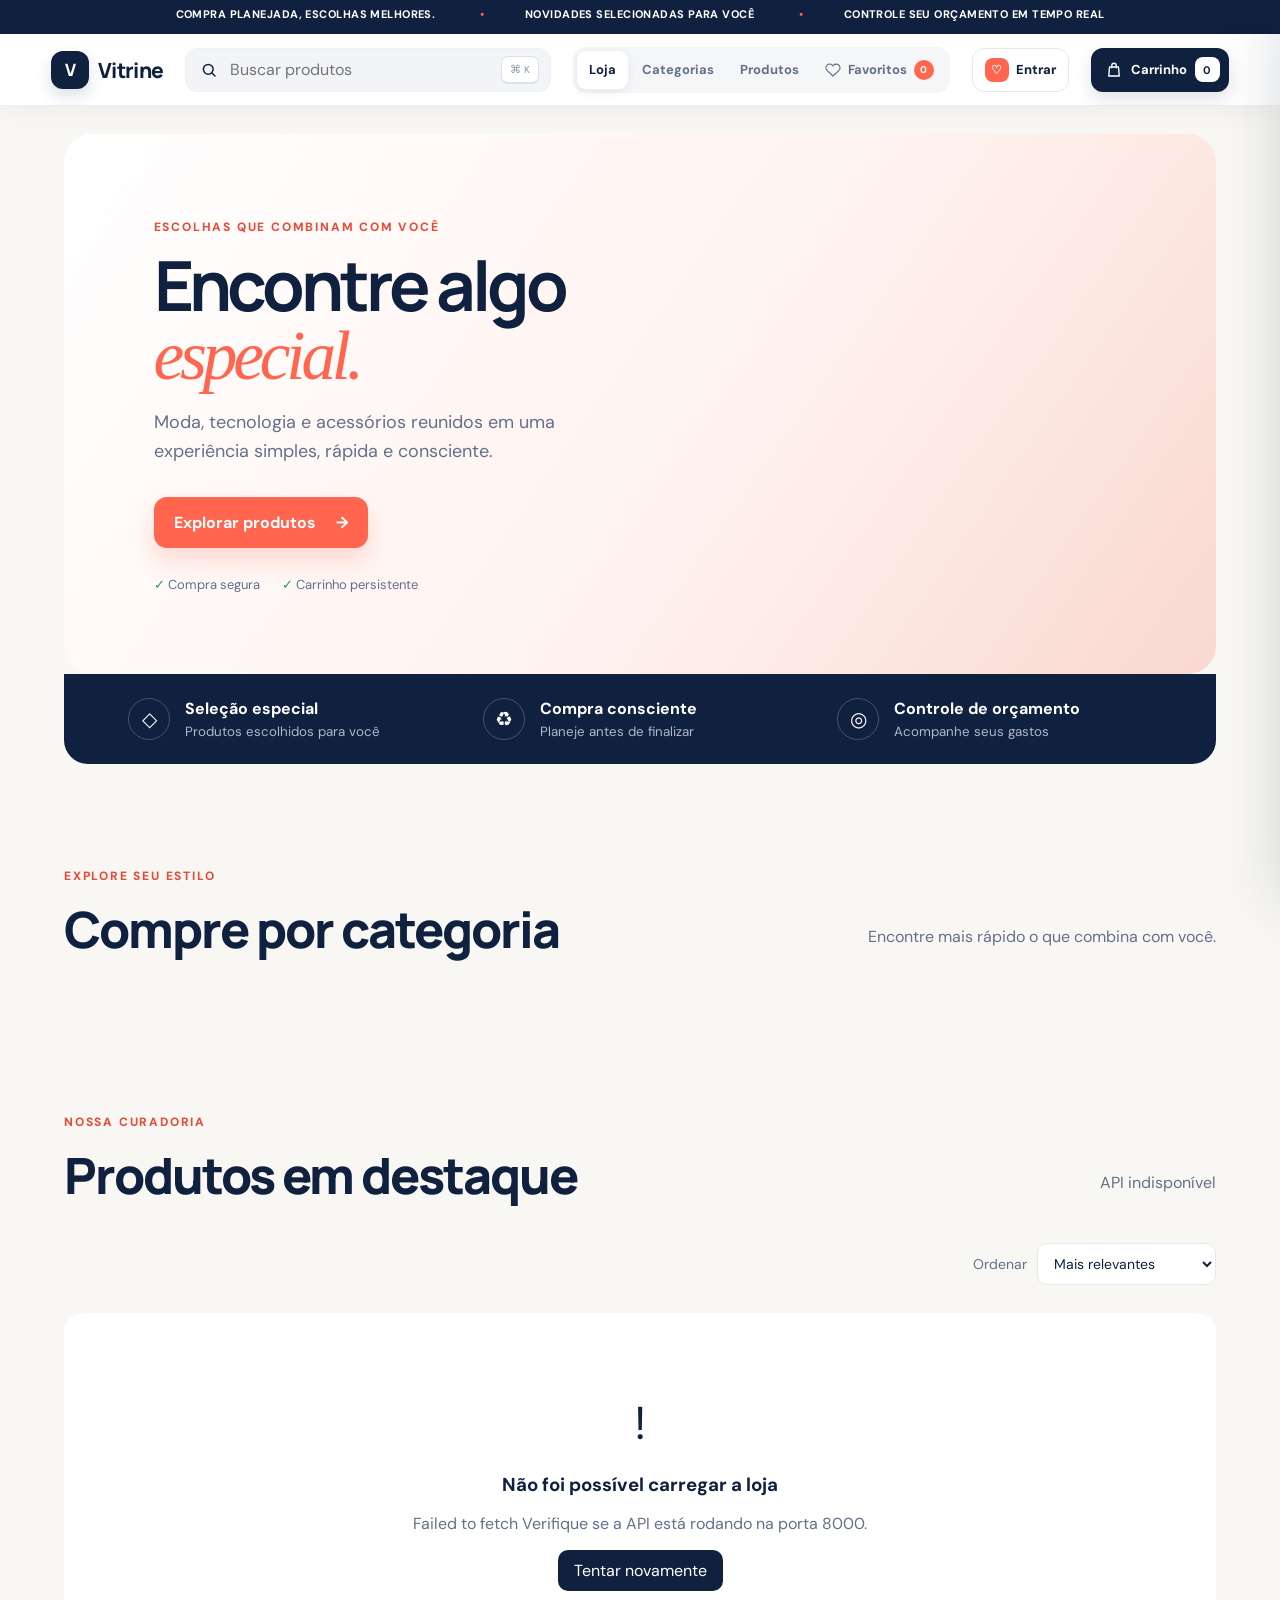
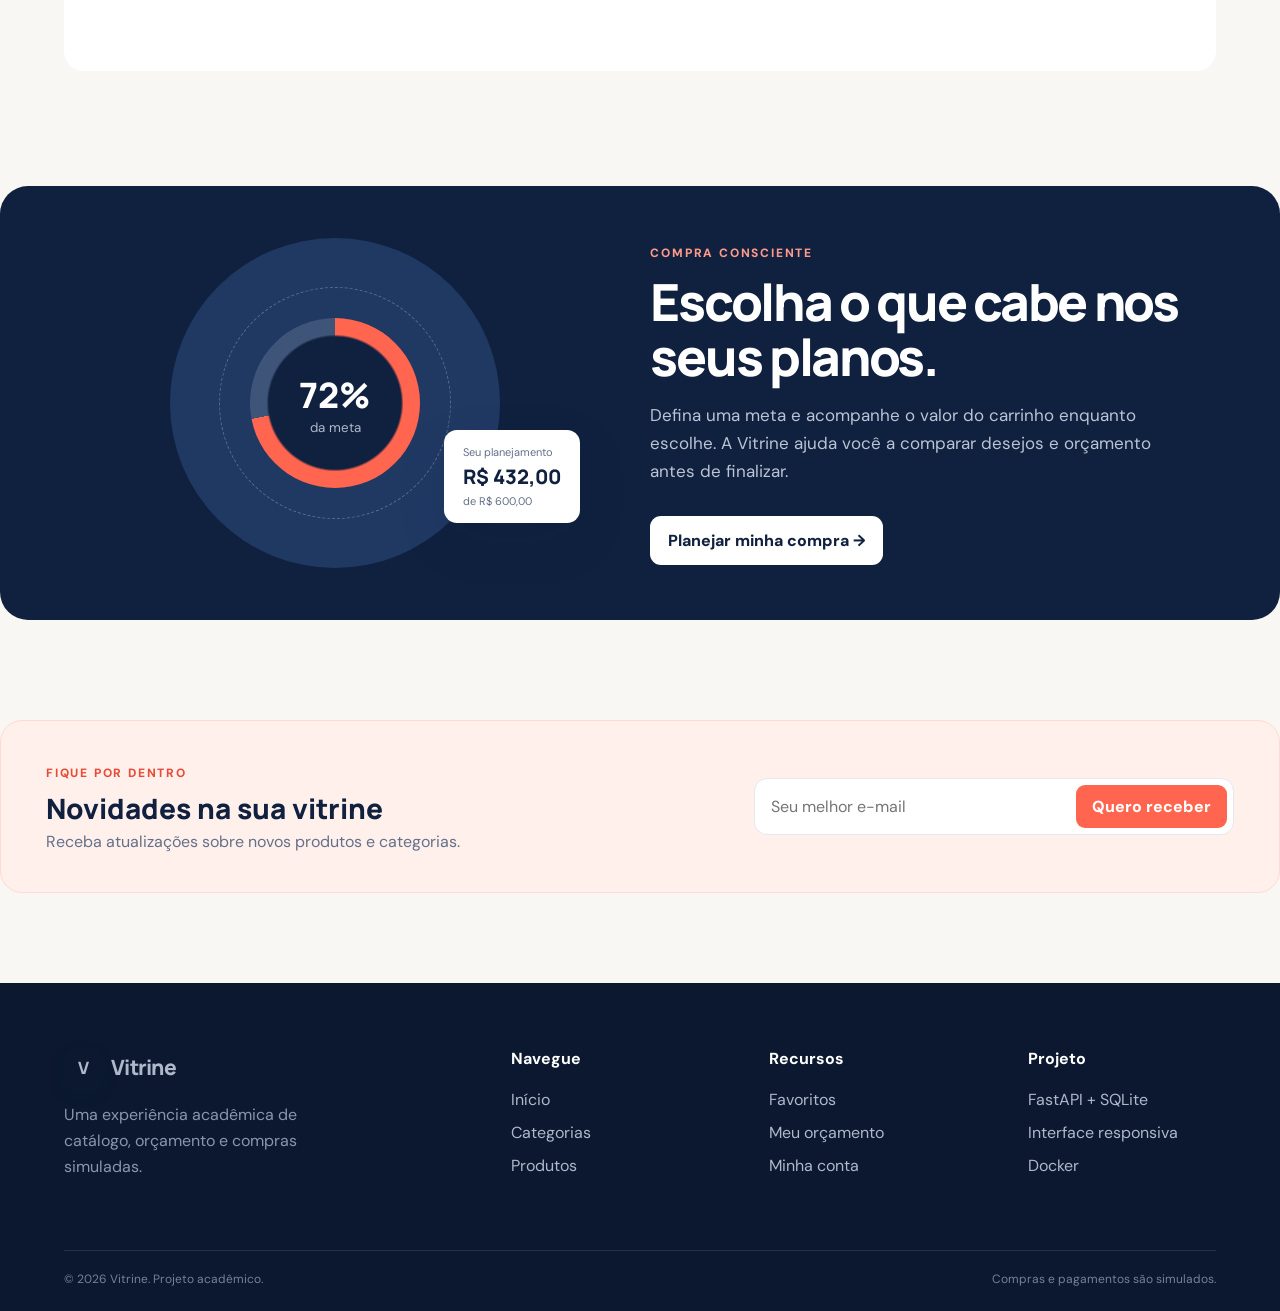
==== commit ffa10d59: "feat: adiciona login checkout e carrossel promocional" ====
--- a/index.html
+++ b/index.html
@@ -3,6 +3,7 @@
   <head>
     <meta charset="UTF-8" />
     <meta name="viewport" content="width=device-width, initial-scale=1.0" />
+    <link rel="icon" href="favicon.svg" type="image/svg+xml" />
     <meta name="description" content="Vitrine: loja, planejamento de compras e gestão de catálogo" />
     <title>Vitrine — loja e gestão de catálogo</title>
     <link rel="preconnect" href="https://fonts.googleapis.com" />
@@ -11,7 +12,7 @@
     <link rel="stylesheet" href="styles.css" />
   </head>
   <body>
-    <div class="announcement-bar"><span>Compra planejada, escolhas melhores.</span><span>Catálogo atualizado pela Fake Store</span><span>Controle seu orçamento em tempo real</span></div>
+    <div class="announcement-bar"><span>Compra planejada, escolhas melhores.</span><span>Novidades selecionadas para você</span><span>Controle seu orçamento em tempo real</span></div>
     <header class="topbar">
       <a class="brand" href="#inicio" aria-label="Ir para o início">
         <span class="brand-mark">V</span>
@@ -30,6 +31,10 @@
         <a href="#produtos">Produtos</a>
         <button class="nav-button" id="favoritesButton" type="button"><svg aria-hidden="true" viewBox="0 0 24 24"><path d="M20.8 4.7a5.5 5.5 0 0 0-7.8 0L12 5.8l-1.1-1.1a5.5 5.5 0 0 0-7.8 7.8l1.1 1.1L12 21l7.8-7.4 1.1-1.1a5.5 5.5 0 0 0-.1-7.8Z"></path></svg><span class="nav-button-label">Favoritos</span><strong id="favoriteCount">0</strong></button>
       </nav>
+
+      <a class="account-button" id="accountButton" href="login.html" aria-label="Entrar na sua conta">
+        <span class="account-icon">♡</span><span id="accountLabel">Entrar</span>
+      </a>
 
       <button class="cart-button" id="openCart" type="button" aria-label="Abrir carrinho">
         <svg aria-hidden="true" viewBox="0 0 24 24"><path d="M6 8h12l1 12H5L6 8Z"></path><path d="M9 9V6a3 3 0 0 1 6 0v3"></path></svg>
@@ -50,15 +55,13 @@
             <span>✓ Carrinho persistente</span>
           </div>
         </div>
-        <div class="hero-art" aria-hidden="true">
-          <div class="orb orb-one"></div>
-          <div class="orb orb-two"></div>
-          <div class="bag">
-            <span class="bag-handle"></span>
-            <strong>V</strong>
-          </div>
-          <div class="floating-card card-rating"><span>★</span><strong>4,8</strong><small>avaliação média</small></div>
-          <div class="floating-card card-delivery"><span>↗</span><strong>Entrega</strong><small>acompanhe seu pedido</small></div>
+        <div class="hero-carousel" aria-label="Ofertas em destaque">
+          <div class="promo-track" id="promoTrack"></div>
+          <div class="promo-controls">
+            <button id="promoPrevious" type="button" aria-label="Oferta anterior">←</button>
+            <div class="promo-dots" id="promoDots"></div>
+            <button id="promoNext" type="button" aria-label="Próxima oferta">→</button>
+          </div>
         </div>
       </section>
 
@@ -139,7 +142,7 @@
               <tbody id="adminTable"></tbody>
             </table>
           </div>
-          <div class="admin-empty hidden" id="adminEmpty"><p>Nenhum produto cadastrado.</p><button id="emptySync" type="button">Importar da Fake Store</button></div>
+          <div class="admin-empty hidden" id="adminEmpty"><p>Nenhum produto cadastrado.</p><button id="emptySync" type="button">Importar catálogo</button></div>
         </div>
       </section>
 
@@ -158,7 +161,7 @@
     </main>
 
     <footer class="site-footer" data-store-section>
-      <div class="footer-main"><div class="footer-brand"><a class="brand" href="#inicio"><span class="brand-mark">V</span><span>Vitrine</span></a><p>Uma experiência acadêmica de catálogo, orçamento e compras simuladas.</p></div><div><strong>Navegue</strong><a href="#inicio">Início</a><a href="#categorias">Categorias</a><a href="#produtos">Produtos</a></div><div><strong>Recursos</strong><button id="footerFavorites" type="button">Favoritos</button><button id="footerBudget" type="button">Meu orçamento</button><a href="https://fakestoreapi.com/" target="_blank" rel="noreferrer">Fake Store API ↗</a></div><div><strong>Projeto</strong><span>FastAPI + SQLite</span><span>Interface responsiva</span><span>Docker</span></div></div>
+      <div class="footer-main"><div class="footer-brand"><a class="brand" href="#inicio"><span class="brand-mark">V</span><span>Vitrine</span></a><p>Uma experiência acadêmica de catálogo, orçamento e compras simuladas.</p></div><div><strong>Navegue</strong><a href="#inicio">Início</a><a href="#categorias">Categorias</a><a href="#produtos">Produtos</a></div><div><strong>Recursos</strong><button id="footerFavorites" type="button">Favoritos</button><button id="footerBudget" type="button">Meu orçamento</button><a href="login.html">Minha conta</a></div><div><strong>Projeto</strong><span>FastAPI + SQLite</span><span>Interface responsiva</span><span>Docker</span></div></div>
       <div class="footer-bottom"><span>© 2026 Vitrine. Projeto acadêmico.</span><span>Compras e pagamentos são simulados.</span></div>
     </footer>
 
--- a/styles.css
+++ b/styles.css
@@ -420,3 +420,190 @@
   .category-showcase-grid { grid-template-columns: 1fr; }
   .footer-main { grid-template-columns: 1fr; }
 }
+
+/* Conta do cliente */
+.account-button { min-width: 82px; height: 44px; padding: 0 12px; display: flex; align-items: center; justify-content: center; gap: 7px; color: var(--ink); background: white; border: 1px solid var(--line); border-radius: 12px; text-decoration: none; font-size: 13px; font-weight: 800; transition: .2s; }
+.account-button:hover { border-color: #bbc5d5; box-shadow: 0 6px 16px rgba(16,33,63,.08); transform: translateY(-1px); }
+.account-icon { width: 24px; height: 24px; display: grid; place-items: center; color: white; background: var(--accent); border-radius: 8px; font-size: 12px; }
+
+/* Carrossel promocional */
+.hero-carousel { position: relative; width: 100%; min-width: 0; overflow: hidden; border-radius: 24px; box-shadow: 0 28px 55px rgba(16,33,63,.18); }
+.promo-track { display: flex; transition: transform .55s cubic-bezier(.22,.75,.25,1); }
+.promo-slide { position: relative; min-width: 100%; height: 390px; padding: 38px; display: grid; grid-template-columns: 1.05fr .95fr; align-items: center; overflow: hidden; color: white; background: radial-gradient(circle at 80% 20%, #355889 0, transparent 32%), linear-gradient(135deg, #10213f, #1d3b68); }
+.promo-slide:nth-child(2) { background: radial-gradient(circle at 80% 20%, #ff9e8d 0, transparent 34%), linear-gradient(135deg, #c94434, #ff765f); }
+.promo-slide:nth-child(3) { color: var(--ink); background: radial-gradient(circle at 80% 20%, #fff5cf 0, transparent 38%), linear-gradient(135deg, #f1d27d, #f9e8b6); }
+.promo-copy { position: relative; z-index: 2; }
+.promo-copy > span { font-size: 10px; font-weight: 800; letter-spacing: .16em; opacity: .7; }
+.promo-copy h2 { margin: 12px 0 20px; font: 800 clamp(27px, 2.5vw, 39px)/1.08 Manrope; letter-spacing: -.045em; }
+.promo-copy strong { display: block; margin-bottom: 22px; font: 800 23px Manrope; }
+.promo-copy button { padding: 12px 15px; color: var(--ink); background: white; border: 0; border-radius: 10px; cursor: pointer; font-weight: 800; }
+.promo-slide:nth-child(3) .promo-copy button { color: white; background: var(--ink); }
+.promo-image { position: relative; height: 300px; display: grid; place-items: center; }
+.promo-image img { position: relative; z-index: 2; max-width: 88%; max-height: 88%; object-fit: contain; filter: drop-shadow(0 22px 20px rgba(7,16,32,.24)); mix-blend-mode: multiply; }
+.promo-slide:first-child .promo-image img { mix-blend-mode: screen; }
+.promo-bubble { position: absolute; width: 260px; height: 260px; background: rgba(255,255,255,.86); border-radius: 50%; }
+.promo-controls { position: absolute; z-index: 4; left: 38px; right: 38px; bottom: 20px; display: flex; align-items: center; justify-content: space-between; pointer-events: none; }
+.promo-controls > button { width: 34px; height: 34px; display: grid; place-items: center; color: white; background: rgba(255,255,255,.16); border: 1px solid rgba(255,255,255,.25); border-radius: 50%; cursor: pointer; pointer-events: auto; }
+.promo-dots { display: flex; gap: 7px; pointer-events: auto; }
+.promo-dots button { width: 7px; height: 7px; padding: 0; background: rgba(255,255,255,.45); border: 0; border-radius: 99px; cursor: pointer; transition: .25s; }
+.promo-dots button.active { width: 24px; background: white; }
+
+/* Login */
+.auth-body, .checkout-body { min-height: 100vh; background: #f4f5f7; }
+.simple-header { height: 76px; padding: 0 6vw; display: flex; align-items: center; justify-content: space-between; background: white; border-bottom: 1px solid var(--line); }
+.back-store { color: var(--muted); text-decoration: none; font-size: 13px; font-weight: 800; }
+.back-store:hover { color: var(--ink); }
+.auth-layout { min-height: calc(100vh - 76px); display: grid; grid-template-columns: minmax(0,1.08fr) minmax(460px,.92fr); }
+.auth-showcase { position: relative; padding: clamp(55px,7vw,100px); overflow: hidden; color: white; background: linear-gradient(145deg, #10213f 0%, #1b3966 72%, #294d7f 100%); }
+.auth-showcase .eyebrow { color: #ff9b89; }
+.auth-showcase h1 { max-width: 650px; margin: 18px 0; font: 800 clamp(45px,5vw,72px)/1.02 Manrope; letter-spacing: -.055em; }
+.auth-showcase > p { max-width: 560px; color: #bdc8d9; font-size: 17px; line-height: 1.65; }
+.auth-benefits { position: relative; z-index: 3; margin-top: 35px; display: grid; gap: 13px; color: #e9edf4; font-size: 13px; }
+.auth-benefits span::first-letter { color: #5bd3aa; }
+.auth-visual { position: absolute; right: 7%; bottom: 4%; width: 330px; height: 310px; }
+.auth-orb { position: absolute; inset: 10px; background: var(--accent); border-radius: 50%; opacity: .92; }
+.auth-bag { position: absolute; left: 92px; top: 63px; width: 155px; height: 185px; display: grid; place-items: center; color: var(--ink); background: white; border-radius: 16px 16px 28px 28px; box-shadow: 0 25px 50px rgba(0,0,0,.2); transform: rotate(-6deg); }
+.auth-bag::before { content: ""; position: absolute; top: -44px; width: 72px; height: 55px; border: 10px solid white; border-bottom: 0; border-radius: 50px 50px 0 0; }
+.auth-bag span { font: 800 55px Manrope; }
+.auth-ticket { position: absolute; right: -20px; bottom: 10px; padding: 15px 19px; color: var(--ink); background: #ffe89f; border-radius: 13px; box-shadow: var(--shadow); transform: rotate(4deg); }
+.auth-panel { padding: 50px clamp(25px,6vw,90px); display: grid; place-items: center; background: #f8f7f3; }
+.auth-card { width: min(480px,100%); padding: 34px; background: white; border: 1px solid var(--line); border-radius: 22px; box-shadow: 0 24px 65px rgba(16,33,63,.09); }
+.auth-tabs { margin-bottom: 32px; padding: 5px; display: grid; grid-template-columns: 1fr 1fr; background: #f2f4f7; border-radius: 12px; }
+.auth-tabs button { padding: 10px; color: var(--muted); background: transparent; border: 0; border-radius: 9px; cursor: pointer; font-weight: 800; }
+.auth-tabs button.active { color: var(--ink); background: white; box-shadow: 0 4px 12px rgba(16,33,63,.08); }
+.auth-heading h2 { margin: 8px 0 5px; font: 800 30px Manrope; }
+.auth-heading p, .auth-note, .logged-area p { color: var(--muted); line-height: 1.5; }
+.auth-field { margin-top: 17px; display: grid; gap: 7px; color: var(--muted); font-size: 13px; font-weight: 800; }
+.auth-field input { width: 100%; padding: 13px 14px; color: var(--ink); background: white; border: 1px solid var(--line); border-radius: 11px; outline: 0; }
+.auth-field input:focus { border-color: #98a6bb; box-shadow: 0 0 0 4px rgba(16,33,63,.05); }
+.auth-form-row { margin: 15px 0 20px; display: flex; justify-content: space-between; align-items: center; color: var(--muted); font-size: 12px; }
+.remember { display: flex; align-items: center; gap: 7px; }
+.auth-form-row button { color: var(--accent-dark); background: none; border: 0; cursor: pointer; font-weight: 800; }
+.primary-auth-button, .secondary-auth-button { width: 100%; padding: 14px 18px; display: inline-flex; justify-content: center; color: white; background: var(--accent); border: 0; border-radius: 11px; text-decoration: none; cursor: pointer; font-weight: 800; }
+.primary-auth-button:hover { background: var(--accent-dark); }
+.secondary-auth-button { margin-top: 10px; color: var(--ink); background: #eef1f5; }
+.auth-note { margin: 18px 0 0; text-align: center; font-size: 11px; }
+.logged-area { text-align: center; }
+.logged-area h2 { margin: 10px 0 3px; font: 800 31px Manrope; }
+.account-avatar { width: 72px; height: 72px; margin: 0 auto 20px; display: grid; place-items: center; color: white; background: linear-gradient(135deg,var(--accent),#ff9989); border-radius: 22px; font: 800 28px Manrope; box-shadow: 0 14px 28px rgba(255,101,79,.22); }
+
+/* Checkout */
+.checkout-header { position: sticky; top: 0; z-index: 10; }
+.checkout-secure { color: var(--green); font-size: 12px; font-weight: 800; }
+.checkout-main { max-width: 1240px; margin: 0 auto; padding: 38px 24px 85px; }
+.checkout-steps { max-width: 630px; margin: 0 auto 35px; display: flex; align-items: center; justify-content: center; color: var(--muted); font-size: 12px; font-weight: 800; }
+.checkout-steps span { display: flex; align-items: center; gap: 7px; white-space: nowrap; }
+.checkout-steps b { width: 28px; height: 28px; display: grid; place-items: center; color: white; background: #a9b1bf; border-radius: 50%; }
+.checkout-steps .active b { background: var(--green); }
+.checkout-steps i { width: 70px; height: 1px; margin: 0 10px; background: #ccd2db; }
+.checkout-grid { display: grid; grid-template-columns: minmax(0,1.55fr) minmax(340px,.75fr); gap: 22px; align-items: start; }
+.checkout-forms { display: grid; gap: 18px; }
+.checkout-card { padding: 26px; background: white; border: 1px solid var(--line); border-radius: 18px; box-shadow: 0 10px 30px rgba(16,33,63,.05); }
+.customer-card { display: grid; grid-template-columns: auto 1fr auto; align-items: center; gap: 15px; }
+.customer-card h2, .checkout-card-title h2, .order-summary-title h2 { margin: 5px 0 0; font: 800 21px Manrope; }
+.customer-card p { margin: 3px 0 0; color: var(--muted); }
+.customer-card a, .order-summary-title a { color: var(--accent-dark); font-size: 12px; font-weight: 800; }
+.checkout-card-number { width: 38px; height: 38px; display: grid; place-items: center; color: white; background: var(--green); border-radius: 11px; font-weight: 800; }
+.checkout-card-title, .order-summary-title { display: flex; justify-content: space-between; align-items: start; gap: 14px; }
+.checkout-card-title { justify-content: flex-start; margin-bottom: 23px; }
+.checkout-form-grid, .card-fields { display: grid; grid-template-columns: repeat(2,1fr); gap: 15px; }
+.checkout-form-grid label, .card-fields label { display: grid; gap: 7px; color: var(--muted); font-size: 12px; font-weight: 800; }
+.checkout-form-grid input, .checkout-form-grid select, .card-fields input, .card-fields select { width: 100%; padding: 12px; color: var(--ink); background: white; border: 1px solid var(--line); border-radius: 10px; outline: 0; }
+.checkout-form-grid input:focus, .card-fields input:focus { border-color: #98a6bb; box-shadow: 0 0 0 3px rgba(16,33,63,.05); }
+.wide-field { grid-column: 1 / -1; }
+.shipping-option { margin-top: 20px; padding: 15px; display: grid; grid-template-columns: auto 1fr auto; align-items: center; gap: 12px; background: #eef9f5; border: 1px solid #bce8d8; border-radius: 12px; }
+.shipping-option span strong, .shipping-option span small { display: block; }
+.shipping-option span small { margin-top: 3px; color: var(--muted); }
+.shipping-option b { color: var(--green); }
+.payment-options { margin-bottom: 20px; display: grid; grid-template-columns: repeat(3,1fr); gap: 10px; }
+.payment-option { position: relative; padding: 15px; display: grid; gap: 4px; border: 1px solid var(--line); border-radius: 12px; cursor: pointer; }
+.payment-option.active { border-color: var(--ink); box-shadow: 0 0 0 1px var(--ink); }
+.payment-option input { position: absolute; top: 10px; right: 10px; }
+.payment-option > span { font-size: 22px; }
+.payment-option small { color: var(--muted); font-size: 10px; }
+.order-summary { position: sticky; top: 98px; }
+.checkout-items { max-height: 345px; margin: 20px 0; overflow: auto; border-top: 1px solid var(--line); }
+.checkout-item { padding: 14px 0; display: grid; grid-template-columns: 55px 1fr auto; align-items: center; gap: 11px; border-bottom: 1px solid var(--line); }
+.checkout-item img { width: 55px; height: 58px; padding: 6px; object-fit: contain; background: #f3f4f6; border-radius: 9px; }
+.checkout-item strong, .checkout-item small { display: block; }
+.checkout-item strong { font-size: 12px; line-height: 1.35; }
+.checkout-item small { margin-top: 4px; color: var(--muted); font-size: 10px; }
+.checkout-item b { font-size: 12px; white-space: nowrap; }
+.order-summary dl { margin: 0; }
+.order-summary dl div { padding: 8px 0; display: flex; justify-content: space-between; }
+.order-summary dt { color: var(--muted); }
+.order-summary dd { margin: 0; font-weight: 800; }
+.free-shipping { color: var(--green); }
+.order-summary .checkout-total { margin-top: 8px; padding-top: 17px; border-top: 1px dashed var(--line); font-size: 21px; }
+.checkout-total dt { color: var(--ink); font-weight: 800; }
+.finish-order-button { width: 100%; margin-top: 20px; padding: 15px; display: flex; justify-content: center; gap: 15px; color: white; background: var(--accent); border: 0; border-radius: 11px; cursor: pointer; font-weight: 800; }
+.finish-order-button:hover { background: var(--accent-dark); }
+.order-safe { margin: 14px 0 0; color: var(--muted); text-align: center; font-size: 10px; }
+.checkout-empty, .order-success { max-width: 580px; margin: 70px auto; padding: 50px; text-align: center; background: white; border: 1px solid var(--line); border-radius: 22px; box-shadow: var(--shadow); }
+.checkout-empty > div { font-size: 55px; }
+.checkout-empty h1, .order-success h1 { margin: 12px 0 8px; font: 800 38px Manrope; }
+.checkout-empty p, .order-success p { color: var(--muted); }
+.checkout-empty .primary-auth-button, .order-success .primary-auth-button { width: auto; margin-top: 15px; }
+.success-icon { width: 76px; height: 76px; margin: 0 auto 22px; display: grid; place-items: center; color: white; background: var(--green); border-radius: 50%; font-size: 34px; box-shadow: 0 14px 30px rgba(21,155,114,.22); }
+.success-delivery { margin: 25px 0 10px; padding: 16px; display: flex; justify-content: space-between; background: #eef9f5; border-radius: 12px; }
+.success-delivery span { color: var(--muted); }
+
+@media (max-width: 1180px) {
+  .nav-links { display: none; }
+  .promo-slide { padding: 28px; }
+}
+@media (max-width: 900px) {
+  .auth-layout { grid-template-columns: 1fr; }
+  .auth-showcase { min-height: 470px; padding: 60px 8vw; }
+  .auth-showcase h1 { max-width: 580px; font-size: 52px; }
+  .auth-visual { right: 5%; opacity: .75; transform: scale(.8); transform-origin: bottom right; }
+  .auth-panel { padding: 45px 20px 70px; }
+  .checkout-grid { grid-template-columns: 1fr; }
+  .order-summary { position: static; }
+}
+@media (max-width: 760px) {
+  .account-button { order: 2; min-width: 44px; padding: 0 9px; }
+  .account-button #accountLabel { display: none; }
+  .cart-button { order: 3; margin-left: 0; }
+  .search { order: 4; }
+  .hero-carousel { margin-top: 32px; }
+  .promo-slide { height: 335px; padding: 24px; grid-template-columns: 1.05fr .95fr; }
+  .promo-copy h2 { font-size: 25px; }
+  .promo-image { height: 220px; }
+  .promo-bubble { width: 180px; height: 180px; }
+  .promo-controls { left: 22px; right: 22px; }
+  .simple-header { height: 68px; padding: 0 18px; }
+  .simple-header .brand { font-size: 18px; }
+  .simple-header .brand-mark { width: 34px; height: 34px; }
+  .checkout-secure { display: none; }
+  .auth-layout { min-height: calc(100vh - 68px); }
+  .auth-showcase { min-height: 420px; padding: 48px 24px; }
+  .auth-showcase h1 { font-size: 43px; }
+  .auth-showcase > p { max-width: 440px; }
+  .auth-visual { right: -35px; bottom: -10px; transform: scale(.62); }
+  .auth-card { padding: 25px; }
+  .checkout-main { padding: 26px 14px 60px; }
+  .checkout-steps { margin-bottom: 24px; }
+  .checkout-steps i { width: 20px; margin: 0 5px; }
+  .checkout-steps span { font-size: 0; }
+  .checkout-steps b { font-size: 12px; }
+  .checkout-card { padding: 20px; }
+  .checkout-form-grid, .card-fields { grid-template-columns: 1fr; }
+  .wide-field { grid-column: auto; }
+  .payment-options { grid-template-columns: 1fr; }
+  .payment-option { grid-template-columns: auto 1fr; align-items: center; column-gap: 10px; }
+  .payment-option > span { grid-row: 1 / 3; }
+  .customer-card { grid-template-columns: auto 1fr; }
+  .customer-card > a { grid-column: 2; }
+}
+@media (max-width: 480px) {
+  .promo-slide { height: 355px; grid-template-columns: 1.25fr .75fr; }
+  .promo-copy h2 { font-size: 22px; }
+  .promo-image { margin-right: -35px; }
+  .promo-bubble { width: 145px; height: 145px; }
+  .auth-showcase { min-height: 390px; }
+  .auth-showcase h1 { font-size: 37px; }
+  .auth-benefits { gap: 8px; }
+  .auth-visual { display: none; }
+  .checkout-empty, .order-success { margin: 35px auto; padding: 32px 22px; }
+}
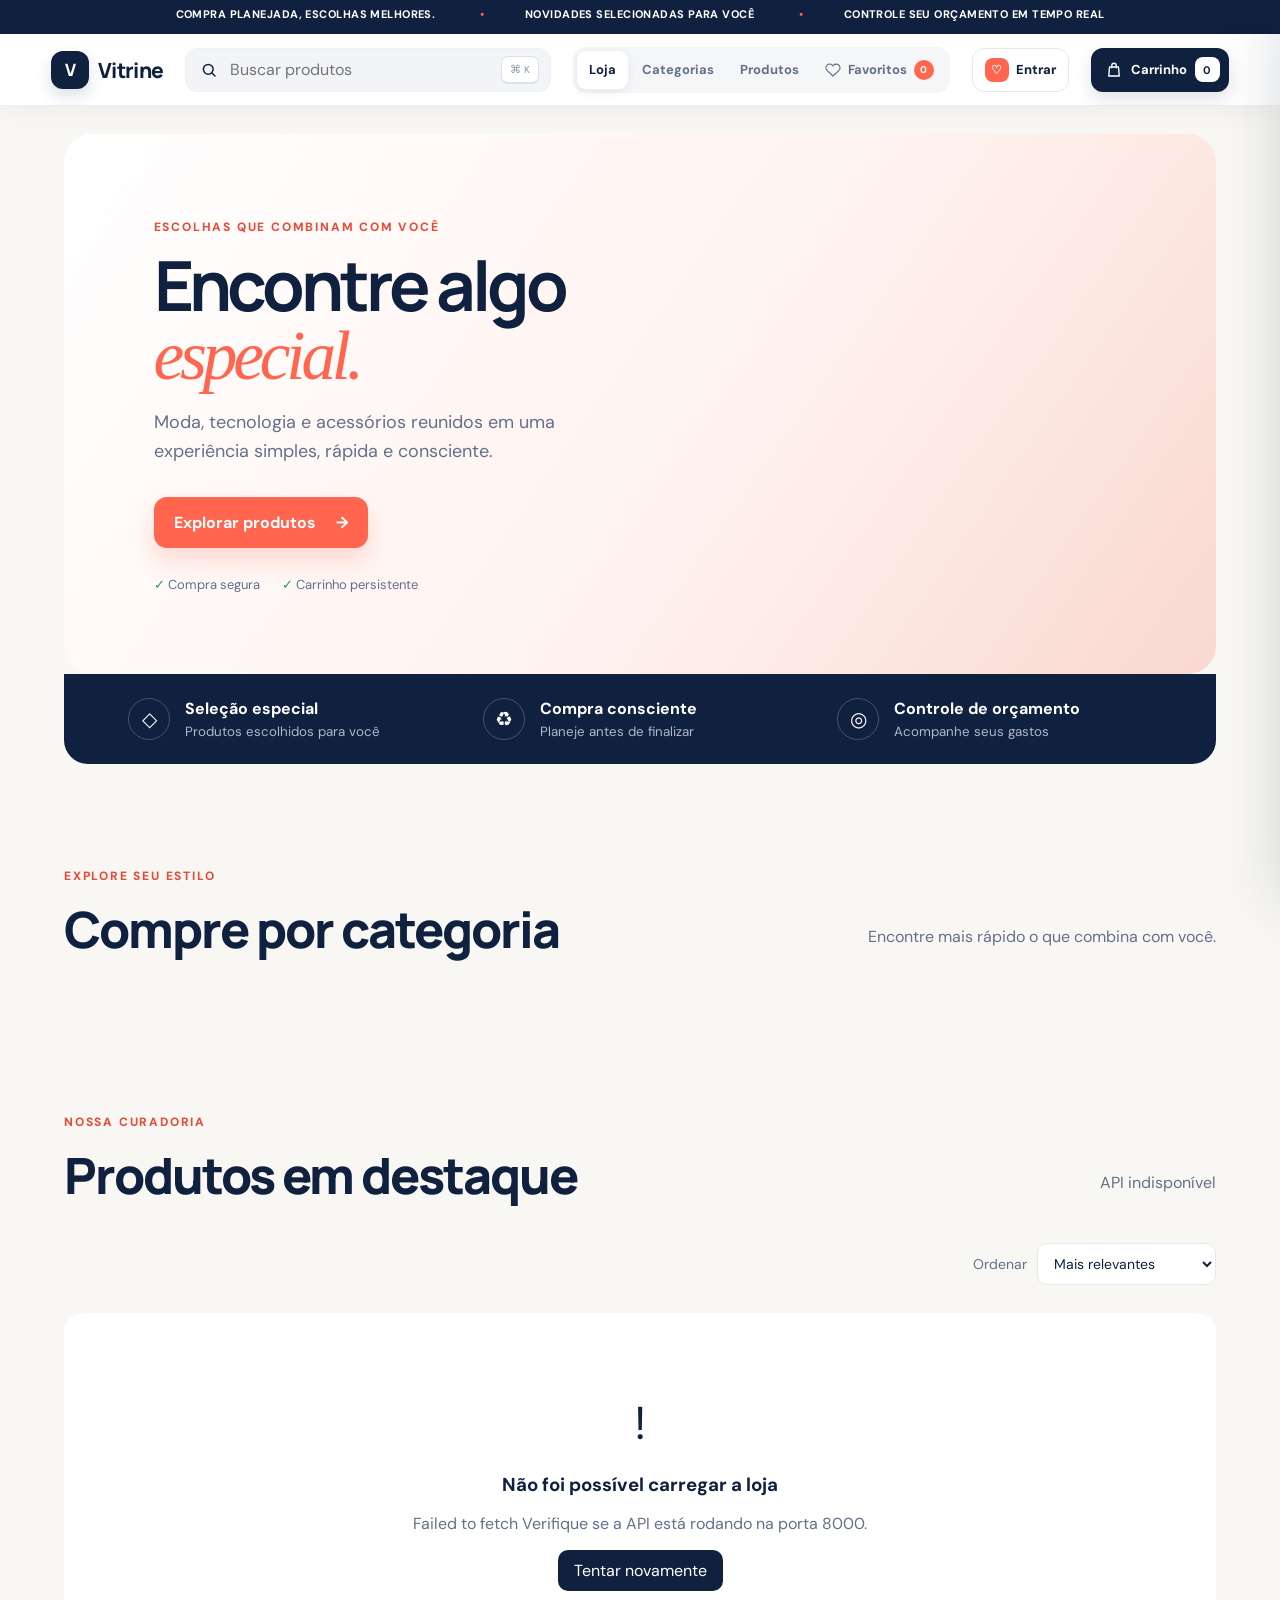
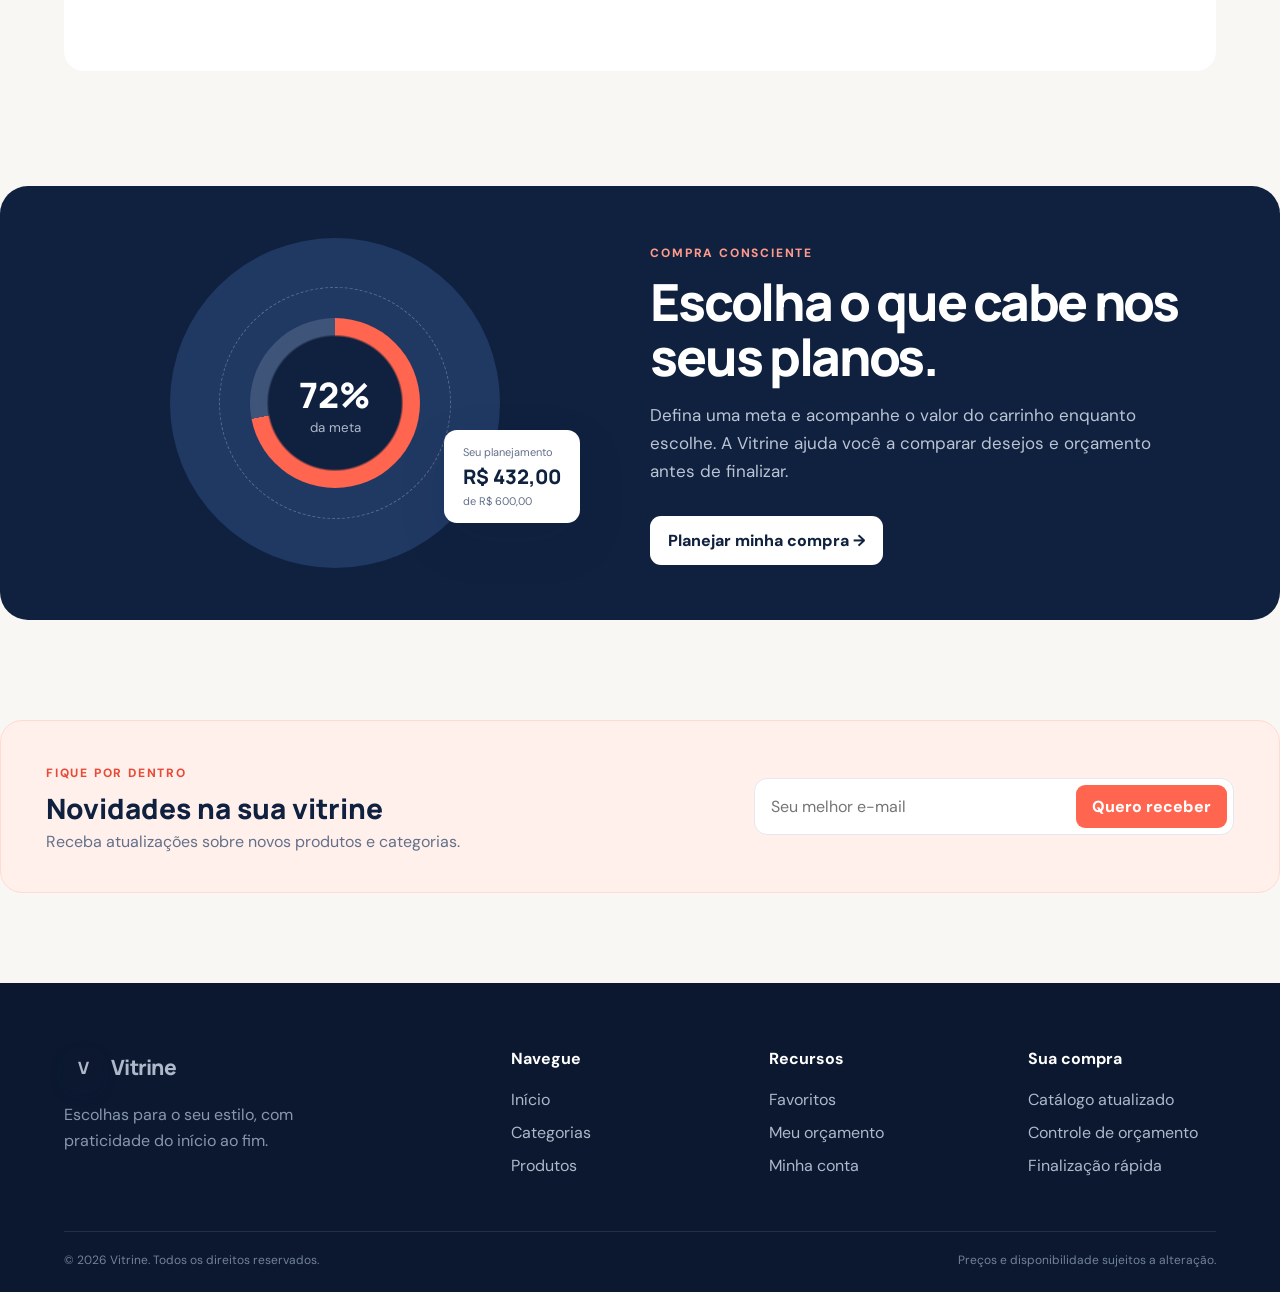
==== commit 83bad03f: "chore: prepara versao final da entrega" ====
--- a/index.html
+++ b/index.html
@@ -161,8 +161,8 @@
     </main>
 
     <footer class="site-footer" data-store-section>
-      <div class="footer-main"><div class="footer-brand"><a class="brand" href="#inicio"><span class="brand-mark">V</span><span>Vitrine</span></a><p>Uma experiência acadêmica de catálogo, orçamento e compras simuladas.</p></div><div><strong>Navegue</strong><a href="#inicio">Início</a><a href="#categorias">Categorias</a><a href="#produtos">Produtos</a></div><div><strong>Recursos</strong><button id="footerFavorites" type="button">Favoritos</button><button id="footerBudget" type="button">Meu orçamento</button><a href="login.html">Minha conta</a></div><div><strong>Projeto</strong><span>FastAPI + SQLite</span><span>Interface responsiva</span><span>Docker</span></div></div>
-      <div class="footer-bottom"><span>© 2026 Vitrine. Projeto acadêmico.</span><span>Compras e pagamentos são simulados.</span></div>
+      <div class="footer-main"><div class="footer-brand"><a class="brand" href="#inicio"><span class="brand-mark">V</span><span>Vitrine</span></a><p>Escolhas para o seu estilo, com praticidade do início ao fim.</p></div><div><strong>Navegue</strong><a href="#inicio">Início</a><a href="#categorias">Categorias</a><a href="#produtos">Produtos</a></div><div><strong>Recursos</strong><button id="footerFavorites" type="button">Favoritos</button><button id="footerBudget" type="button">Meu orçamento</button><a href="login.html">Minha conta</a></div><div><strong>Sua compra</strong><span>Catálogo atualizado</span><span>Controle de orçamento</span><span>Finalização rápida</span></div></div>
+      <div class="footer-bottom"><span>© 2026 Vitrine. Todos os direitos reservados.</span><span>Preços e disponibilidade sujeitos a alteração.</span></div>
     </footer>
 
     <div class="overlay" id="overlay"></div>
--- a/styles.css
+++ b/styles.css
@@ -407,7 +407,11 @@
   .footer-brand { grid-column: 1 / -1; }
   .footer-bottom { align-items: flex-start; flex-direction: column; gap: 8px; }
   .admin-header-label { display: none; }
-  .store-link { margin-left: auto; }
+  .admin-header .brand { order: 1; }
+  .admin-header .store-link { order: 2; margin-left: auto; }
+  .admin-tabs { width: 100%; display: flex; overflow-x: auto; scrollbar-width: none; }
+  .admin-tabs::-webkit-scrollbar { display: none; }
+  .admin-tabs button { flex: 0 0 auto; }
   .taxonomy-grid { grid-template-columns: 1fr; }
   .integration-card { grid-template-columns: 48px 1fr; }
   .integration-card button { grid-column: 1 / -1; }
@@ -607,3 +611,65 @@
   .auth-visual { display: none; }
   .checkout-empty, .order-success { margin: 35px auto; padding: 32px 22px; }
 }
+
+/* Relatório de vendas e controle financeiro */
+.finance-toolbar { max-width: 1440px; margin: 0 auto 22px; display: flex; justify-content: space-between; align-items: end; gap: 25px; }
+.finance-toolbar h2 { margin: 7px 0 3px; font: 800 31px Manrope; letter-spacing: -.035em; }
+.finance-toolbar p { margin: 0; color: var(--muted); }
+.finance-toolbar-actions { display: flex; align-items: end; gap: 10px; }
+.finance-toolbar-actions label { display: grid; gap: 6px; color: var(--muted); font-size: 11px; font-weight: 800; text-transform: uppercase; letter-spacing: .05em; }
+.finance-toolbar-actions select { min-width: 175px; padding: 10px 34px 10px 12px; color: var(--ink); background: white; border: 1px solid var(--line); border-radius: 10px; }
+.finance-metrics { max-width: 1440px; margin: 0 auto 18px; display: grid; grid-template-columns: repeat(4,1fr); gap: 13px; }
+.finance-metrics article { position: relative; padding: 22px; overflow: hidden; background: white; border: 1px solid var(--line); border-radius: 15px; }
+.finance-metrics article::before { content: ""; position: absolute; left: 0; top: 0; bottom: 0; width: 4px; background: #9ca7b8; }
+.finance-metrics article.revenue::before { background: var(--green); }
+.finance-metrics article.expense::before { background: var(--accent); }
+.finance-metrics article.balance::before { background: #4267a8; }
+.finance-metrics span, .finance-metrics small { display: block; color: var(--muted); }
+.finance-metrics span { font-size: 12px; font-weight: 800; text-transform: uppercase; letter-spacing: .04em; }
+.finance-metrics strong { display: block; margin: 9px 0 5px; font: 800 27px Manrope; }
+.finance-metrics .revenue strong { color: #087a57; }
+.finance-metrics .expense strong { color: #c44532; }
+.finance-metrics strong.negative { color: #c44532; }
+.finance-grid { max-width: 1440px; margin: 0 auto 18px; display: grid; grid-template-columns: 1.35fr 1fr; gap: 18px; }
+.finance-card { width: 100%; min-height: 310px; padding: 24px; }
+.sales-chart { min-height: 225px; display: flex; align-items: stretch; gap: 9px; overflow-x: auto; }
+.sales-bar-column { min-width: 58px; flex: 1; display: grid; grid-template-rows: 27px 1fr 20px; gap: 7px; align-items: end; text-align: center; }
+.sales-bar-column > strong { overflow: hidden; color: var(--muted); text-overflow: ellipsis; font-size: 9px; }
+.sales-bar-column > div { height: 160px; display: flex; align-items: end; justify-content: center; background: linear-gradient(to top,#f3f5f8 1px,transparent 1px); background-size: 100% 40px; border-bottom: 1px solid var(--line); }
+.sales-bar-column > div span { width: min(32px,70%); min-height: 8px; background: linear-gradient(180deg,#ff8d79,var(--accent)); border-radius: 7px 7px 2px 2px; transition: height .35s; }
+.sales-bar-column small { color: var(--muted); font-size: 10px; }
+.payment-breakdown, .top-products, .expense-list { display: grid; }
+.payment-row, .top-product-row, .expense-row { padding: 13px 0; display: flex; align-items: center; gap: 12px; border-bottom: 1px solid var(--line); }
+.payment-row:last-child, .top-product-row:last-child, .expense-row:last-child { border-bottom: 0; }
+.payment-row > div { flex: 1; display: flex; align-items: center; gap: 11px; }
+.payment-symbol { width: 40px; height: 40px; display: grid; place-items: center; color: #315a9e; background: #eaf1fd; border-radius: 11px; font-size: 18px; }
+.payment-row strong, .payment-row small, .top-product-row strong, .top-product-row small, .expense-row strong, .expense-row small { display: block; }
+.payment-row small, .top-product-row small, .expense-row small { margin-top: 3px; color: var(--muted); font-size: 11px; }
+.payment-row > span { font: 800 17px Manrope; }
+.top-product-row > span { width: 30px; height: 30px; display: grid; place-items: center; color: var(--accent-dark); background: var(--soft-coral); border-radius: 9px; font-weight: 800; }
+.top-product-row > div, .expense-row > div { min-width: 0; flex: 1; }
+.top-product-row strong, .expense-row strong { overflow: hidden; text-overflow: ellipsis; white-space: nowrap; }
+.top-product-row b { white-space: nowrap; }
+.expense-row b { color: #c44532; white-space: nowrap; }
+.expense-row button { width: 28px; height: 28px; display: grid; place-items: center; color: #c44532; background: #fff0ed; border: 0; border-radius: 8px; cursor: pointer; font-size: 17px; }
+.finance-empty { min-height: 160px; padding: 35px 15px; display: grid; place-items: center; color: var(--muted); text-align: center; }
+.orders-card { max-width: 1440px; margin: 0 auto; }
+
+@media (max-width: 1050px) {
+  .finance-metrics { grid-template-columns: repeat(2,1fr); }
+  .finance-grid { grid-template-columns: 1fr; }
+}
+@media (max-width: 760px) {
+  .finance-toolbar { align-items: stretch; flex-direction: column; }
+  .finance-toolbar-actions { align-items: stretch; flex-direction: column; }
+  .finance-toolbar-actions select { width: 100%; }
+  .finance-metrics { grid-template-columns: 1fr 1fr; gap: 10px; }
+  .finance-metrics article { padding: 17px; }
+  .finance-metrics strong { font-size: 21px; }
+  .finance-card { padding: 19px; }
+  .sales-bar-column { min-width: 54px; }
+}
+@media (max-width: 430px) {
+  .finance-metrics { grid-template-columns: 1fr; }
+}
